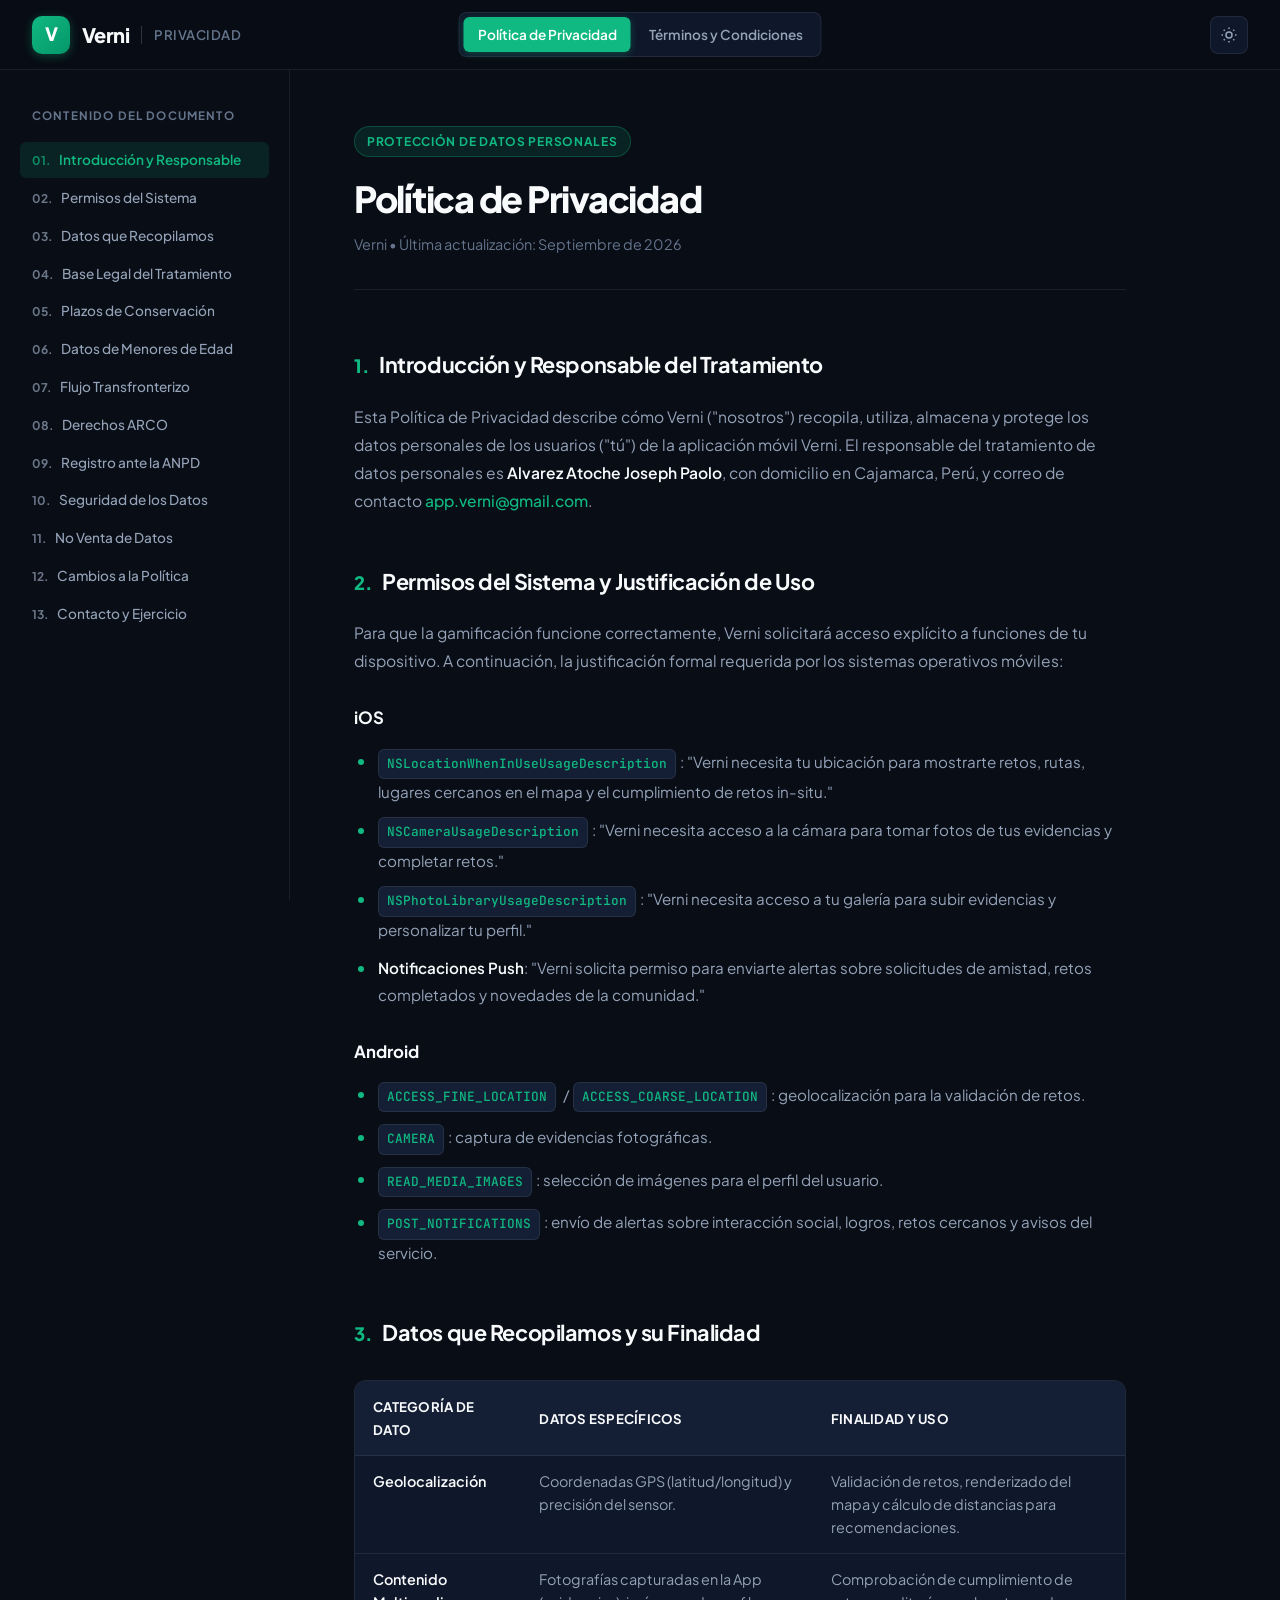
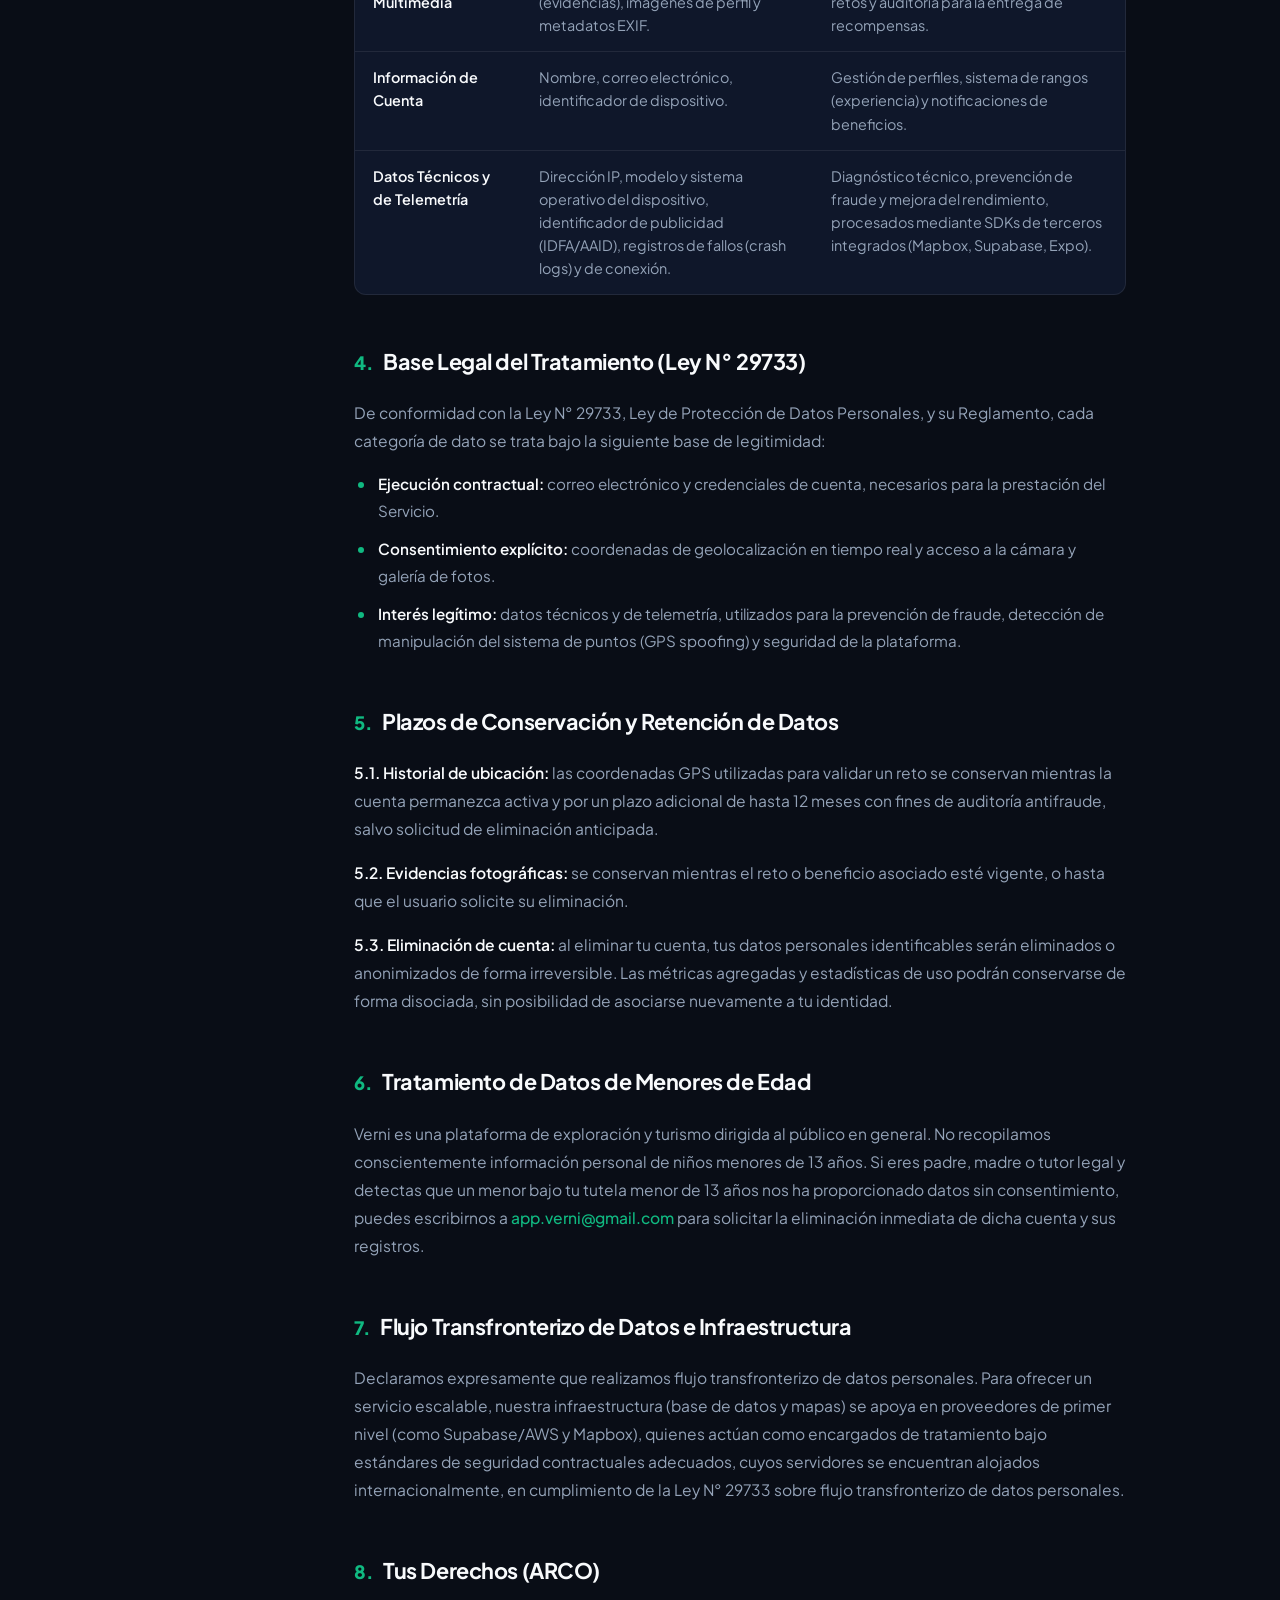
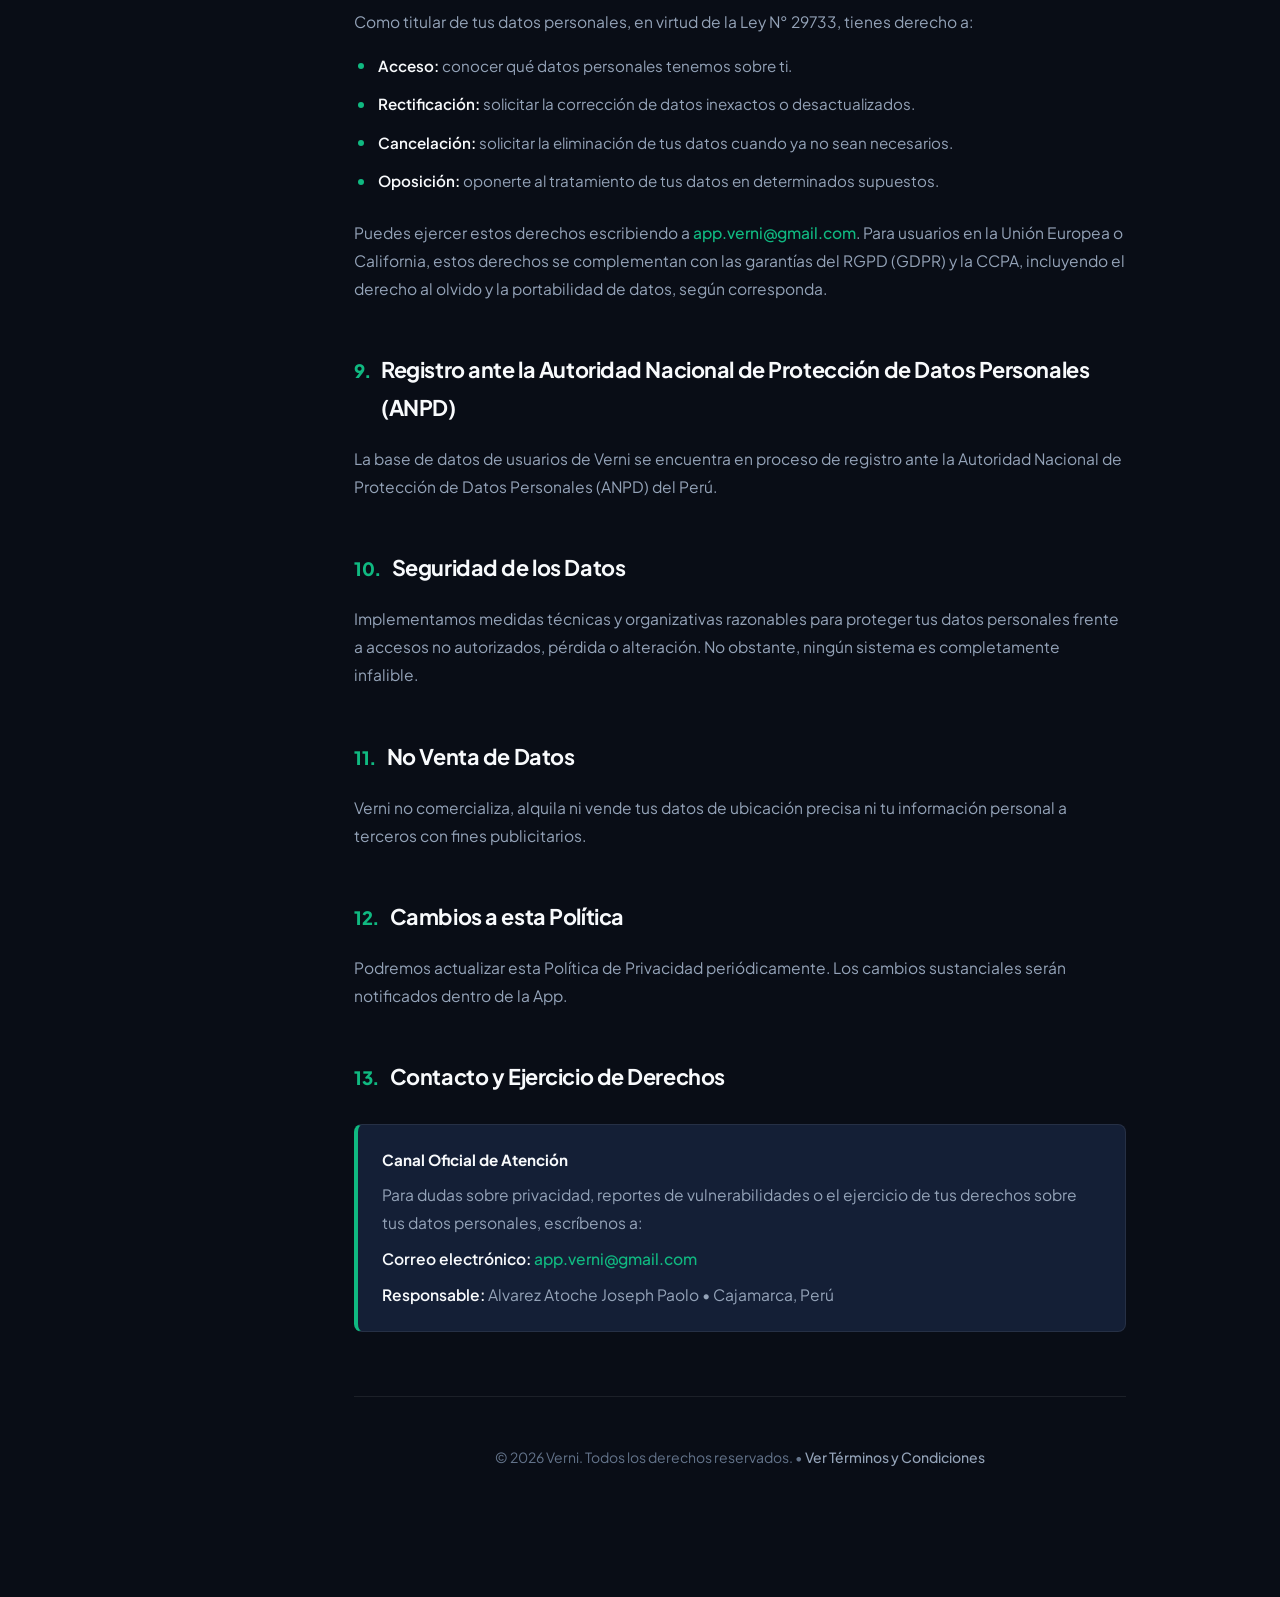
==== privacy.html @ b63ef439 "feat: inicializar portal legal verni" ====
<!DOCTYPE html>
<html lang="es">
<head>
  <meta charset="UTF-8">
  <meta name="viewport" content="width=device-width, initial-scale=1.0">
  <title>Política de Privacidad | Verni</title>
  <meta name="description" content="Política de Privacidad de la aplicación móvil Verni - Recopilación, tratamiento y protección de datos personales.">
  <link rel="stylesheet" href="style.css">
</head>
<body>

  <!-- Navbar -->
  <header class="navbar">
    <a href="index.html" class="nav-brand">
      <div class="brand-badge">V</div>
      <span class="brand-name">Verni</span>
      <div class="brand-divider"></div>
      <span class="brand-section">Privacidad</span>
    </a>
    <nav class="nav-tabs">
      <a href="privacy.html" class="nav-tab active">Política de Privacidad</a>
      <a href="terms.html" class="nav-tab">Términos y Condiciones</a>
    </nav>
    <div class="nav-actions">
      <button class="theme-toggle-btn" id="theme-toggle" aria-label="Cambiar tema">
        <svg viewBox="0 0 24 24"><circle cx="12" cy="12" r="4"/><path d="M12 2v2m0 16v2M4.93 4.93l1.41 1.41m11.32 11.32l1.41 1.41M2 12h2m16 0h2M6.34 17.66l-1.41 1.41M19.07 4.93l-1.41 1.41"/></svg>
      </button>
    </div>
  </header>

  <div class="layout-wrapper">
    <!-- Sidebar TOC -->
    <aside class="sidebar">
      <div class="sidebar-header">Contenido del Documento</div>
      <ul class="toc-list">
        <li class="toc-item"><a href="#sec-1"><span class="toc-num">01.</span> Introducción y Responsable</a></li>
        <li class="toc-item"><a href="#sec-2"><span class="toc-num">02.</span> Permisos del Sistema</a></li>
        <li class="toc-item"><a href="#sec-3"><span class="toc-num">03.</span> Datos que Recopilamos</a></li>
        <li class="toc-item"><a href="#sec-4"><span class="toc-num">04.</span> Base Legal del Tratamiento</a></li>
        <li class="toc-item"><a href="#sec-5"><span class="toc-num">05.</span> Plazos de Conservación</a></li>
        <li class="toc-item"><a href="#sec-6"><span class="toc-num">06.</span> Datos de Menores de Edad</a></li>
        <li class="toc-item"><a href="#sec-7"><span class="toc-num">07.</span> Flujo Transfronterizo</a></li>
        <li class="toc-item"><a href="#sec-8"><span class="toc-num">08.</span> Derechos ARCO</a></li>
        <li class="toc-item"><a href="#sec-9"><span class="toc-num">09.</span> Registro ante la ANPD</a></li>
        <li class="toc-item"><a href="#sec-10"><span class="toc-num">10.</span> Seguridad de los Datos</a></li>
        <li class="toc-item"><a href="#sec-11"><span class="toc-num">11.</span> No Venta de Datos</a></li>
        <li class="toc-item"><a href="#sec-12"><span class="toc-num">12.</span> Cambios a la Política</a></li>
        <li class="toc-item"><a href="#sec-13"><span class="toc-num">13.</span> Contacto y Ejercicio</a></li>
      </ul>
    </aside>

    <!-- Main Content -->
    <main class="main-content">
      <div class="doc-header">
        <div class="badge-tag">Protección de Datos Personales</div>
        <h1 class="doc-title">Política de Privacidad</h1>
        <p class="doc-meta">Verni &bull; Última actualización: Septiembre de 2026</p>
      </div>

      <section id="sec-1" class="legal-section">
        <h2><span class="sec-index">1.</span> Introducción y Responsable del Tratamiento</h2>
        <p>Esta Política de Privacidad describe cómo Verni ("nosotros") recopila, utiliza, almacena y protege los datos personales de los usuarios ("tú") de la aplicación móvil Verni. El responsable del tratamiento de datos personales es <strong>Alvarez Atoche Joseph Paolo</strong>, con domicilio en Cajamarca, Perú, y correo de contacto <a href="mailto:app.verni@gmail.com">app.verni@gmail.com</a>.</p>
      </section>

      <section id="sec-2" class="legal-section">
        <h2><span class="sec-index">2.</span> Permisos del Sistema y Justificación de Uso</h2>
        <p>Para que la gamificación funcione correctamente, Verni solicitará acceso explícito a funciones de tu dispositivo. A continuación, la justificación formal requerida por los sistemas operativos móviles:</p>
        
        <h3>iOS</h3>
        <ul>
          <li><span class="perm-code">NSLocationWhenInUseUsageDescription</span>: "Verni necesita tu ubicación para mostrarte retos, rutas, lugares cercanos en el mapa y el cumplimiento de retos in-situ."</li>
          <li><span class="perm-code">NSCameraUsageDescription</span>: "Verni necesita acceso a la cámara para tomar fotos de tus evidencias y completar retos."</li>
          <li><span class="perm-code">NSPhotoLibraryUsageDescription</span>: "Verni necesita acceso a tu galería para subir evidencias y personalizar tu perfil."</li>
          <li><strong>Notificaciones Push</strong>: "Verni solicita permiso para enviarte alertas sobre solicitudes de amistad, retos completados y novedades de la comunidad."</li>
        </ul>

        <h3>Android</h3>
        <ul>
          <li><span class="perm-code">ACCESS_FINE_LOCATION</span> / <span class="perm-code">ACCESS_COARSE_LOCATION</span>: geolocalización para la validación de retos.</li>
          <li><span class="perm-code">CAMERA</span>: captura de evidencias fotográficas.</li>
          <li><span class="perm-code">READ_MEDIA_IMAGES</span>: selección de imágenes para el perfil del usuario.</li>
          <li><span class="perm-code">POST_NOTIFICATIONS</span>: envío de alertas sobre interacción social, logros, retos cercanos y avisos del servicio.</li>
        </ul>
      </section>

      <section id="sec-3" class="legal-section">
        <h2><span class="sec-index">3.</span> Datos que Recopilamos y su Finalidad</h2>
        <div class="table-container">
          <table class="clean-table">
            <thead>
              <tr>
                <th>Categoría de Dato</th>
                <th>Datos Específicos</th>
                <th>Finalidad y Uso</th>
              </tr>
            </thead>
            <tbody>
              <tr>
                <td><strong>Geolocalización</strong></td>
                <td>Coordenadas GPS (latitud/longitud) y precisión del sensor.</td>
                <td>Validación de retos, renderizado del mapa y cálculo de distancias para recomendaciones.</td>
              </tr>
              <tr>
                <td><strong>Contenido Multimedia</strong></td>
                <td>Fotografías capturadas en la App (evidencias), imágenes de perfil y metadatos EXIF.</td>
                <td>Comprobación de cumplimiento de retos y auditoría para la entrega de recompensas.</td>
              </tr>
              <tr>
                <td><strong>Información de Cuenta</strong></td>
                <td>Nombre, correo electrónico, identificador de dispositivo.</td>
                <td>Gestión de perfiles, sistema de rangos (experiencia) y notificaciones de beneficios.</td>
              </tr>
              <tr>
                <td><strong>Datos Técnicos y de Telemetría</strong></td>
                <td>Dirección IP, modelo y sistema operativo del dispositivo, identificador de publicidad (IDFA/AAID), registros de fallos (crash logs) y de conexión.</td>
                <td>Diagnóstico técnico, prevención de fraude y mejora del rendimiento, procesados mediante SDKs de terceros integrados (Mapbox, Supabase, Expo).</td>
              </tr>
            </tbody>
          </table>
        </div>
      </section>

      <section id="sec-4" class="legal-section">
        <h2><span class="sec-index">4.</span> Base Legal del Tratamiento (Ley N° 29733)</h2>
        <p>De conformidad con la Ley N° 29733, Ley de Protección de Datos Personales, y su Reglamento, cada categoría de dato se trata bajo la siguiente base de legitimidad:</p>
        <ul>
          <li><strong>Ejecución contractual:</strong> correo electrónico y credenciales de cuenta, necesarios para la prestación del Servicio.</li>
          <li><strong>Consentimiento explícito:</strong> coordenadas de geolocalización en tiempo real y acceso a la cámara y galería de fotos.</li>
          <li><strong>Interés legítimo:</strong> datos técnicos y de telemetría, utilizados para la prevención de fraude, detección de manipulación del sistema de puntos (GPS spoofing) y seguridad de la plataforma.</li>
        </ul>
      </section>

      <section id="sec-5" class="legal-section">
        <h2><span class="sec-index">5.</span> Plazos de Conservación y Retención de Datos</h2>
        <p><strong>5.1. Historial de ubicación:</strong> las coordenadas GPS utilizadas para validar un reto se conservan mientras la cuenta permanezca activa y por un plazo adicional de hasta 12 meses con fines de auditoría antifraude, salvo solicitud de eliminación anticipada.</p>
        <p><strong>5.2. Evidencias fotográficas:</strong> se conservan mientras el reto o beneficio asociado esté vigente, o hasta que el usuario solicite su eliminación.</p>
        <p><strong>5.3. Eliminación de cuenta:</strong> al eliminar tu cuenta, tus datos personales identificables serán eliminados o anonimizados de forma irreversible. Las métricas agregadas y estadísticas de uso podrán conservarse de forma disociada, sin posibilidad de asociarse nuevamente a tu identidad.</p>
      </section>

      <section id="sec-6" class="legal-section">
        <h2><span class="sec-index">6.</span> Tratamiento de Datos de Menores de Edad</h2>
        <p>Verni es una plataforma de exploración y turismo dirigida al público en general. No recopilamos conscientemente información personal de niños menores de 13 años. Si eres padre, madre o tutor legal y detectas que un menor bajo tu tutela menor de 13 años nos ha proporcionado datos sin consentimiento, puedes escribirnos a <a href="mailto:app.verni@gmail.com">app.verni@gmail.com</a> para solicitar la eliminación inmediata de dicha cuenta y sus registros.</p>
      </section>

      <section id="sec-7" class="legal-section">
        <h2><span class="sec-index">7.</span> Flujo Transfronterizo de Datos e Infraestructura</h2>
        <p>Declaramos expresamente que realizamos flujo transfronterizo de datos personales. Para ofrecer un servicio escalable, nuestra infraestructura (base de datos y mapas) se apoya en proveedores de primer nivel (como Supabase/AWS y Mapbox), quienes actúan como encargados de tratamiento bajo estándares de seguridad contractuales adecuados, cuyos servidores se encuentran alojados internacionalmente, en cumplimiento de la Ley N° 29733 sobre flujo transfronterizo de datos personales.</p>
      </section>

      <section id="sec-8" class="legal-section">
        <h2><span class="sec-index">8.</span> Tus Derechos (ARCO)</h2>
        <p>Como titular de tus datos personales, en virtud de la Ley N° 29733, tienes derecho a:</p>
        <ul>
          <li><strong>Acceso:</strong> conocer qué datos personales tenemos sobre ti.</li>
          <li><strong>Rectificación:</strong> solicitar la corrección de datos inexactos o desactualizados.</li>
          <li><strong>Cancelación:</strong> solicitar la eliminación de tus datos cuando ya no sean necesarios.</li>
          <li><strong>Oposición:</strong> oponerte al tratamiento de tus datos en determinados supuestos.</li>
        </ul>
        <p>Puedes ejercer estos derechos escribiendo a <a href="mailto:app.verni@gmail.com">app.verni@gmail.com</a>. Para usuarios en la Unión Europea o California, estos derechos se complementan con las garantías del RGPD (GDPR) y la CCPA, incluyendo el derecho al olvido y la portabilidad de datos, según corresponda.</p>
      </section>

      <section id="sec-9" class="legal-section">
        <h2><span class="sec-index">9.</span> Registro ante la Autoridad Nacional de Protección de Datos Personales (ANPD)</h2>
        <p>La base de datos de usuarios de Verni se encuentra en proceso de registro ante la Autoridad Nacional de Protección de Datos Personales (ANPD) del Perú.</p>
      </section>

      <section id="sec-10" class="legal-section">
        <h2><span class="sec-index">10.</span> Seguridad de los Datos</h2>
        <p>Implementamos medidas técnicas y organizativas razonables para proteger tus datos personales frente a accesos no autorizados, pérdida o alteración. No obstante, ningún sistema es completamente infalible.</p>
      </section>

      <section id="sec-11" class="legal-section">
        <h2><span class="sec-index">11.</span> No Venta de Datos</h2>
        <p>Verni no comercializa, alquila ni vende tus datos de ubicación precisa ni tu información personal a terceros con fines publicitarios.</p>
      </section>

      <section id="sec-12" class="legal-section">
        <h2><span class="sec-index">12.</span> Cambios a esta Política</h2>
        <p>Podremos actualizar esta Política de Privacidad periódicamente. Los cambios sustanciales serán notificados dentro de la App.</p>
      </section>

      <section id="sec-13" class="legal-section">
        <h2><span class="sec-index">13.</span> Contacto y Ejercicio de Derechos</h2>
        <div class="callout-box">
          <div class="callout-heading">Canal Oficial de Atención</div>
          <p>Para dudas sobre privacidad, reportes de vulnerabilidades o el ejercicio de tus derechos sobre tus datos personales, escríbenos a:</p>
          <p><strong>Correo electrónico:</strong> <a href="mailto:app.verni@gmail.com">app.verni@gmail.com</a></p>
          <p><strong>Responsable:</strong> Alvarez Atoche Joseph Paolo &bull; Cajamarca, Perú</p>
        </div>
      </section>

      <footer class="footer-wrapper">
        <p>&copy; 2026 Verni. Todos los derechos reservados. &bull; <a href="terms.html">Ver Términos y Condiciones</a></p>
      </footer>
    </main>
  </div>

  <button class="scroll-top-btn" id="scroll-top-btn" aria-label="Volver arriba">
    <svg viewBox="0 0 24 24"><path d="M18 15l-6-6-6 6"/></svg>
  </button>

  <script src="app.js"></script>
</body>
</html>
---- style.css ----
@import url('https://fonts.googleapis.com/css2?family=Plus+Jakarta+Sans:wght@300;400;500;600;700;800&family=JetBrains+Mono:wght@400;500&display=swap');

:root {
  --bg-base: #090d16;
  --bg-surface: #0f172a;
  --bg-card: #141f36;
  --bg-card-hover: #1b2949;
  --bg-subtle: #1e293b;
  
  --border-subtle: rgba(255, 255, 255, 0.08);
  --border-strong: rgba(255, 255, 255, 0.16);
  --border-focus: #10b981;

  --text-primary: #f8fafc;
  --text-secondary: #94a3b8;
  --text-muted: #64748b;
  
  --accent-emerald: #10b981;
  --accent-emerald-subtle: rgba(16, 185, 129, 0.12);
  --accent-emerald-border: rgba(16, 185, 129, 0.28);
  --accent-teal: #06b6d4;

  --header-height: 70px;
  --sidebar-width: 290px;
  
  --radius-xs: 6px;
  --radius-sm: 8px;
  --radius-md: 12px;
  --radius-lg: 20px;

  --shadow-subtle: 0 4px 20px -2px rgba(0, 0, 0, 0.5);
  --shadow-glow: 0 0 30px rgba(16, 185, 129, 0.15);
}

[data-theme="light"] {
  --bg-base: #f8fafc;
  --bg-surface: #ffffff;
  --bg-card: #ffffff;
  --bg-card-hover: #f1f5f9;
  --bg-subtle: #e2e8f0;
  
  --border-subtle: rgba(15, 23, 42, 0.08);
  --border-strong: rgba(15, 23, 42, 0.14);
  --border-focus: #059669;

  --text-primary: #0f172a;
  --text-secondary: #475569;
  --text-muted: #94a3b8;
  
  --accent-emerald: #059669;
  --accent-emerald-subtle: rgba(5, 150, 105, 0.08);
  --accent-emerald-border: rgba(5, 150, 105, 0.22);
  --accent-teal: #0891b2;

  --shadow-subtle: 0 4px 20px -2px rgba(15, 23, 42, 0.06);
  --shadow-glow: 0 0 30px rgba(5, 150, 105, 0.08);
}

* {
  box-sizing: border-box;
  margin: 0;
  padding: 0;
}

html {
  scroll-behavior: smooth;
  scroll-padding-top: calc(var(--header-height) + 24px);
}

body {
  font-family: 'Plus Jakarta Sans', -apple-system, BlinkMacSystemFont, 'Segoe UI', Roboto, sans-serif;
  background-color: var(--bg-base);
  color: var(--text-secondary);
  line-height: 1.75;
  -webkit-font-smoothing: antialiased;
  -moz-osx-font-smoothing: grayscale;
}

/* Header & Navbar */
.navbar {
  position: fixed;
  top: 0;
  left: 0;
  right: 0;
  height: var(--header-height);
  background-color: rgba(9, 13, 22, 0.85);
  backdrop-filter: blur(16px);
  -webkit-backdrop-filter: blur(16px);
  border-bottom: 1px solid var(--border-subtle);
  z-index: 1000;
  display: flex;
  align-items: center;
  justify-content: space-between;
  padding: 0 2rem;
  transition: background-color 0.2s ease, border-color 0.2s ease;
}

[data-theme="light"] .navbar {
  background-color: rgba(255, 255, 255, 0.85);
}

.nav-brand {
  display: flex;
  align-items: center;
  gap: 12px;
  text-decoration: none;
}

.nav-brand .brand-badge {
  width: 38px;
  height: 38px;
  background: linear-gradient(135deg, #10b981 0%, #059669 100%);
  border-radius: 10px;
  display: flex;
  align-items: center;
  justify-content: center;
  color: #ffffff;
  font-weight: 800;
  font-size: 1.15rem;
  letter-spacing: -0.02em;
  box-shadow: 0 2px 10px rgba(16, 185, 129, 0.35);
}

.nav-brand .brand-name {
  font-size: 1.25rem;
  font-weight: 800;
  color: var(--text-primary);
  letter-spacing: -0.03em;
}

.nav-brand .brand-divider {
  width: 1px;
  height: 18px;
  background-color: var(--border-strong);
}

.nav-brand .brand-section {
  font-size: 0.825rem;
  font-weight: 600;
  color: var(--text-muted);
  letter-spacing: 0.04em;
  text-transform: uppercase;
}

/* Navigation Segment Controls */
.nav-tabs {
  position: absolute;
  left: 50%;
  transform: translateX(-50%);
  display: flex;
  align-items: center;
  background-color: var(--bg-surface);
  border: 1px solid var(--border-subtle);
  border-radius: var(--radius-sm);
  padding: 4px;
  gap: 4px;
}

.nav-tab {
  padding: 6px 14px;
  border-radius: var(--radius-xs);
  font-size: 0.85rem;
  font-weight: 600;
  color: var(--text-secondary);
  text-decoration: none;
  transition: all 0.15s ease;
  display: inline-flex;
  align-items: center;
  gap: 8px;
}

.nav-tab:hover:not(.active) {
  color: var(--text-primary);
  background-color: var(--bg-card);
}

.nav-tab.active {
  background-color: var(--accent-emerald);
  color: #ffffff;
  box-shadow: 0 2px 8px rgba(16, 185, 129, 0.3);
}

.nav-actions {
  display: flex;
  align-items: center;
  gap: 10px;
}

.theme-toggle-btn {
  background: var(--bg-surface);
  border: 1px solid var(--border-subtle);
  color: var(--text-secondary);
  width: 38px;
  height: 38px;
  border-radius: var(--radius-sm);
  cursor: pointer;
  display: inline-flex;
  align-items: center;
  justify-content: center;
  transition: all 0.15s ease;
}

.theme-toggle-btn:hover {
  color: var(--text-primary);
  border-color: var(--border-strong);
}

.theme-toggle-btn svg {
  width: 18px;
  height: 18px;
  stroke: currentColor;
  stroke-width: 2;
  fill: none;
}

/* Layout */
.layout-wrapper {
  max-width: 1360px;
  margin: var(--header-height) auto 0;
  display: flex;
  min-height: calc(100vh - var(--header-height));
}

/* Sidebar Navigation */
.sidebar {
  width: var(--sidebar-width);
  position: sticky;
  top: var(--header-height);
  height: calc(100vh - var(--header-height));
  overflow-y: auto;
  padding: 2.25rem 1.25rem;
  border-right: 1px solid var(--border-subtle);
  flex-shrink: 0;
}

.sidebar::-webkit-scrollbar {
  width: 5px;
}
.sidebar::-webkit-scrollbar-thumb {
  background: var(--border-strong);
  border-radius: 99px;
}

.sidebar-header {
  font-size: 0.725rem;
  font-weight: 700;
  text-transform: uppercase;
  letter-spacing: 0.1em;
  color: var(--text-muted);
  margin-bottom: 1rem;
  padding-left: 0.75rem;
}

.toc-list {
  list-style: none;
  display: flex;
  flex-direction: column;
  gap: 2px;
}

.toc-item a {
  display: flex;
  align-items: baseline;
  gap: 8px;
  padding: 8px 12px;
  font-size: 0.85rem;
  font-weight: 500;
  color: var(--text-secondary);
  text-decoration: none;
  border-radius: var(--radius-xs);
  transition: all 0.12s ease;
  line-height: 1.4;
}

.toc-item a:hover {
  color: var(--text-primary);
  background-color: var(--bg-card);
}

.toc-item a.active {
  color: var(--accent-emerald);
  font-weight: 600;
  background-color: var(--accent-emerald-subtle);
}

.toc-num {
  font-size: 0.75rem;
  font-weight: 700;
  opacity: 0.7;
}

/* Main Content Area */
.main-content {
  flex: 1;
  padding: 3.5rem 4rem 5rem;
  max-width: 900px;
}

/* Document Header */
.doc-header {
  margin-bottom: 3.5rem;
  padding-bottom: 2rem;
  border-bottom: 1px solid var(--border-subtle);
}

.badge-tag {
  display: inline-flex;
  align-items: center;
  gap: 6px;
  font-size: 0.75rem;
  font-weight: 700;
  text-transform: uppercase;
  letter-spacing: 0.06em;
  color: var(--accent-emerald);
  background-color: var(--accent-emerald-subtle);
  border: 1px solid var(--accent-emerald-border);
  padding: 4px 12px;
  border-radius: 99px;
  margin-bottom: 1.25rem;
}

.doc-title {
  font-size: 2.25rem;
  font-weight: 800;
  color: var(--text-primary);
  letter-spacing: -0.035em;
  line-height: 1.2;
  margin-bottom: 0.75rem;
}

.doc-meta {
  font-size: 0.9rem;
  color: var(--text-muted);
}

/* Legal Sections */
.legal-section {
  margin-bottom: 3rem;
  scroll-margin-top: calc(var(--header-height) + 28px);
}

.legal-section h2 {
  font-size: 1.35rem;
  font-weight: 700;
  color: var(--text-primary);
  letter-spacing: -0.02em;
  margin-bottom: 1.15rem;
  display: flex;
  align-items: baseline;
  gap: 10px;
}

.legal-section h2 .sec-index {
  color: var(--accent-emerald);
  font-weight: 800;
  font-size: 1.15rem;
}

.legal-section h3 {
  font-size: 1.05rem;
  font-weight: 700;
  color: var(--text-primary);
  margin: 1.75rem 0 0.85rem;
}

.legal-section p {
  margin-bottom: 1rem;
  color: var(--text-secondary);
  font-size: 0.975rem;
  line-height: 1.8;
}

.legal-section strong {
  color: var(--text-primary);
  font-weight: 600;
}

.legal-section a {
  color: var(--accent-emerald);
  text-decoration: none;
  font-weight: 500;
}

.legal-section a:hover {
  text-decoration: underline;
}

.legal-section ul {
  list-style: none;
  margin: 1rem 0 1.5rem 0;
  display: flex;
  flex-direction: column;
  gap: 0.75rem;
}

.legal-section ul li {
  position: relative;
  padding-left: 1.5rem;
  font-size: 0.95rem;
  color: var(--text-secondary);
}

.legal-section ul li::before {
  content: "";
  position: absolute;
  left: 0.25rem;
  top: 0.65rem;
  width: 6px;
  height: 6px;
  border-radius: 50%;
  background-color: var(--accent-emerald);
}

/* Permissions Code Badges */
.perm-code {
  font-family: 'JetBrains Mono', monospace;
  font-size: 0.8rem;
  font-weight: 500;
  background-color: var(--bg-card);
  color: var(--accent-emerald);
  border: 1px solid var(--border-subtle);
  padding: 3px 8px;
  border-radius: var(--radius-xs);
  display: inline-block;
  margin-right: 4px;
}

/* Callouts / Highlights */
.callout-box {
  background-color: var(--bg-card);
  border: 1px solid var(--border-subtle);
  border-left: 4px solid var(--accent-emerald);
  border-radius: var(--radius-sm);
  padding: 1.35rem 1.5rem;
  margin: 1.75rem 0;
}

.callout-box .callout-heading {
  font-size: 0.95rem;
  font-weight: 700;
  color: var(--text-primary);
  margin-bottom: 0.5rem;
}

.callout-box p {
  margin-bottom: 0.5rem;
}

.callout-box p:last-child {
  margin-bottom: 0;
}

/* Clean Data Table */
.table-container {
  overflow-x: auto;
  margin: 1.75rem 0;
  border: 1px solid var(--border-subtle);
  border-radius: var(--radius-md);
  background-color: var(--bg-surface);
}

.clean-table {
  width: 100%;
  border-collapse: collapse;
  text-align: left;
  font-size: 0.9rem;
}

.clean-table th {
  background-color: var(--bg-card);
  color: var(--text-primary);
  font-weight: 700;
  padding: 14px 18px;
  border-bottom: 1px solid var(--border-subtle);
  letter-spacing: 0.02em;
  font-size: 0.825rem;
  text-transform: uppercase;
}

.clean-table td {
  padding: 14px 18px;
  border-bottom: 1px solid var(--border-subtle);
  color: var(--text-secondary);
  vertical-align: top;
  line-height: 1.6;
}

.clean-table tr:last-child td {
  border-bottom: none;
}

.clean-table tr:hover td {
  background-color: var(--bg-card);
}

/* Portal Landing Cards */
.portal-hero-container {
  text-align: center;
  padding: 5rem 1.5rem 3.5rem;
  border-bottom: 1px solid var(--border-subtle);
  background: radial-gradient(circle at 50% 0%, rgba(16, 185, 129, 0.08), transparent 70%);
}

.portal-hero-title {
  font-size: 2.75rem;
  font-weight: 800;
  color: var(--text-primary);
  letter-spacing: -0.04em;
  margin-top: 0.5rem;
  line-height: 1.15;
}

.portal-hero-subtitle {
  font-size: 1.05rem;
  color: var(--text-secondary);
  max-width: 620px;
  margin: 1rem auto 0;
  line-height: 1.7;
}

.portal-grid-container {
  display: grid;
  grid-template-columns: repeat(auto-fit, minmax(340px, 1fr));
  gap: 2rem;
  max-width: 1060px;
  margin: 4rem auto;
  padding: 0 1.5rem;
}

.portal-card-item {
  background-color: var(--bg-surface);
  border: 1px solid var(--border-subtle);
  border-radius: var(--radius-lg);
  padding: 2.5rem 2.25rem;
  text-decoration: none;
  display: flex;
  flex-direction: column;
  justify-content: space-between;
  transition: all 0.2s ease;
  position: relative;
  overflow: hidden;
}

.portal-card-item::before {
  content: "";
  position: absolute;
  top: 0;
  left: 0;
  right: 0;
  height: 2px;
  background: linear-gradient(90deg, transparent, var(--accent-emerald), transparent);
  opacity: 0;
  transition: opacity 0.2s ease;
}

.portal-card-item:hover {
  transform: translateY(-4px);
  border-color: var(--border-strong);
  background-color: var(--bg-card);
  box-shadow: var(--shadow-subtle);
}

.portal-card-item:hover::before {
  opacity: 1;
}

.card-icon-wrapper {
  width: 48px;
  height: 48px;
  border-radius: var(--radius-md);
  background-color: var(--accent-emerald-subtle);
  border: 1px solid var(--accent-emerald-border);
  display: inline-flex;
  align-items: center;
  justify-content: center;
  color: var(--accent-emerald);
  margin-bottom: 1.5rem;
}

.card-icon-wrapper svg {
  width: 22px;
  height: 22px;
  stroke: currentColor;
  stroke-width: 2;
  fill: none;
}

.card-title {
  font-size: 1.4rem;
  font-weight: 700;
  color: var(--text-primary);
  letter-spacing: -0.02em;
  margin-bottom: 0.75rem;
}

.card-desc {
  font-size: 0.95rem;
  color: var(--text-secondary);
  line-height: 1.65;
  margin-bottom: 2rem;
}

.card-action-link {
  font-size: 0.9rem;
  font-weight: 700;
  color: var(--accent-emerald);
  display: inline-flex;
  align-items: center;
  gap: 6px;
}

.card-action-link svg {
  width: 16px;
  height: 16px;
  stroke: currentColor;
  stroke-width: 2.5;
  fill: none;
  transition: transform 0.15s ease;
}

.portal-card-item:hover .card-action-link svg {
  transform: translateX(4px);
}

/* Footer */
.footer-wrapper {
  border-top: 1px solid var(--border-subtle);
  padding: 3rem 1.5rem;
  text-align: center;
  color: var(--text-muted);
  font-size: 0.875rem;
  margin-top: 4rem;
}

.footer-wrapper a {
  color: var(--text-secondary);
  text-decoration: none;
  font-weight: 500;
}

.footer-wrapper a:hover {
  color: var(--accent-emerald);
}

/* Scroll To Top */
.scroll-top-btn {
  position: fixed;
  bottom: 2rem;
  right: 2rem;
  width: 42px;
  height: 42px;
  border-radius: var(--radius-sm);
  background-color: var(--bg-surface);
  border: 1px solid var(--border-strong);
  color: var(--text-secondary);
  box-shadow: var(--shadow-subtle);
  cursor: pointer;
  display: inline-flex;
  align-items: center;
  justify-content: center;
  opacity: 0;
  visibility: hidden;
  transition: all 0.2s ease;
  z-index: 900;
}

.scroll-top-btn.visible {
  opacity: 1;
  visibility: visible;
}

.scroll-top-btn:hover {
  color: var(--accent-emerald);
  border-color: var(--accent-emerald);
}

.scroll-top-btn svg {
  width: 18px;
  height: 18px;
  stroke: currentColor;
  stroke-width: 2.5;
  fill: none;
}

/* Responsive */
@media (max-width: 1024px) {
  .sidebar {
    display: none;
  }
  .main-content {
    padding: 2.5rem 1.5rem;
  }
}

@media (max-width: 640px) {
  .navbar {
    padding: 0 0.75rem;
  }
  .brand-name, .brand-divider, .brand-section {
    display: none;
  }
  .nav-tabs {
    position: static;
    transform: none;
  }
  .doc-title {
    font-size: 1.85rem;
  }
  .portal-hero-title {
    font-size: 2rem;
  }
  .nav-tab {
    padding: 6px 10px;
    font-size: 0.78rem;
  }
}
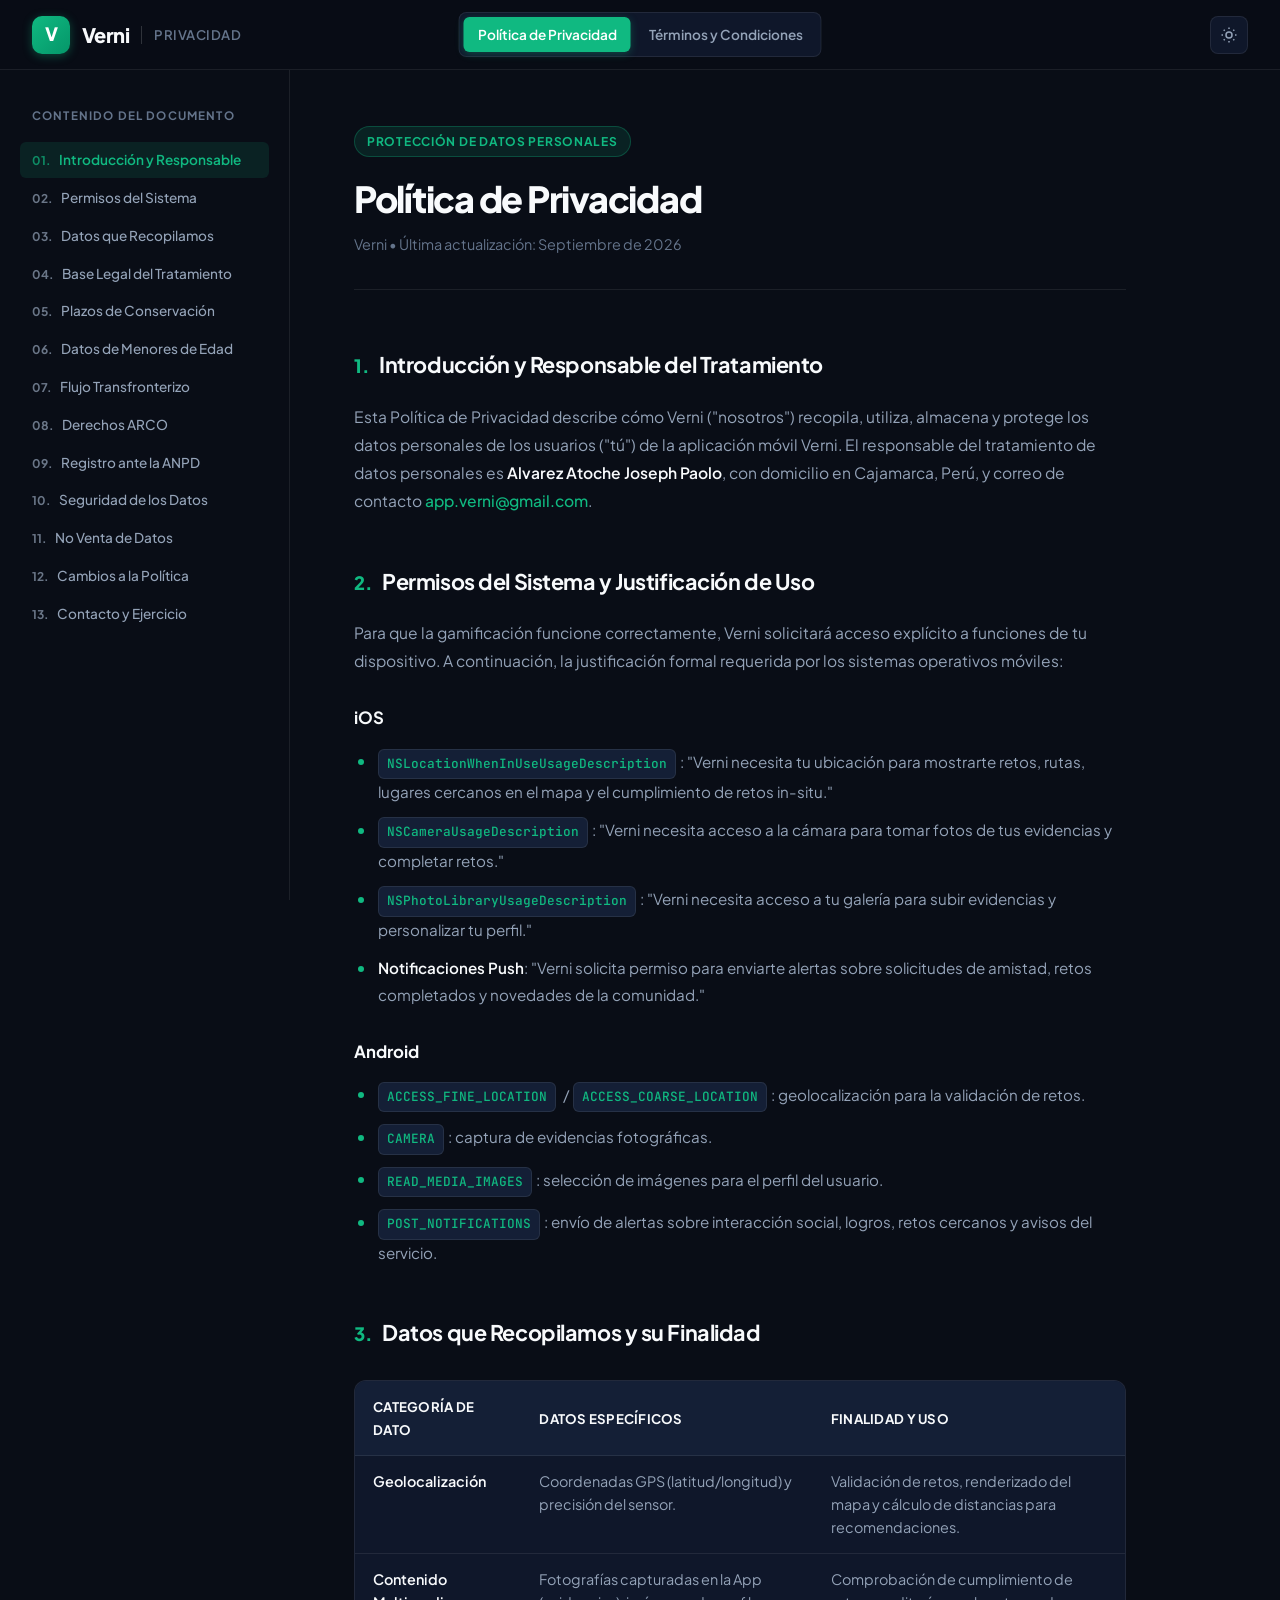
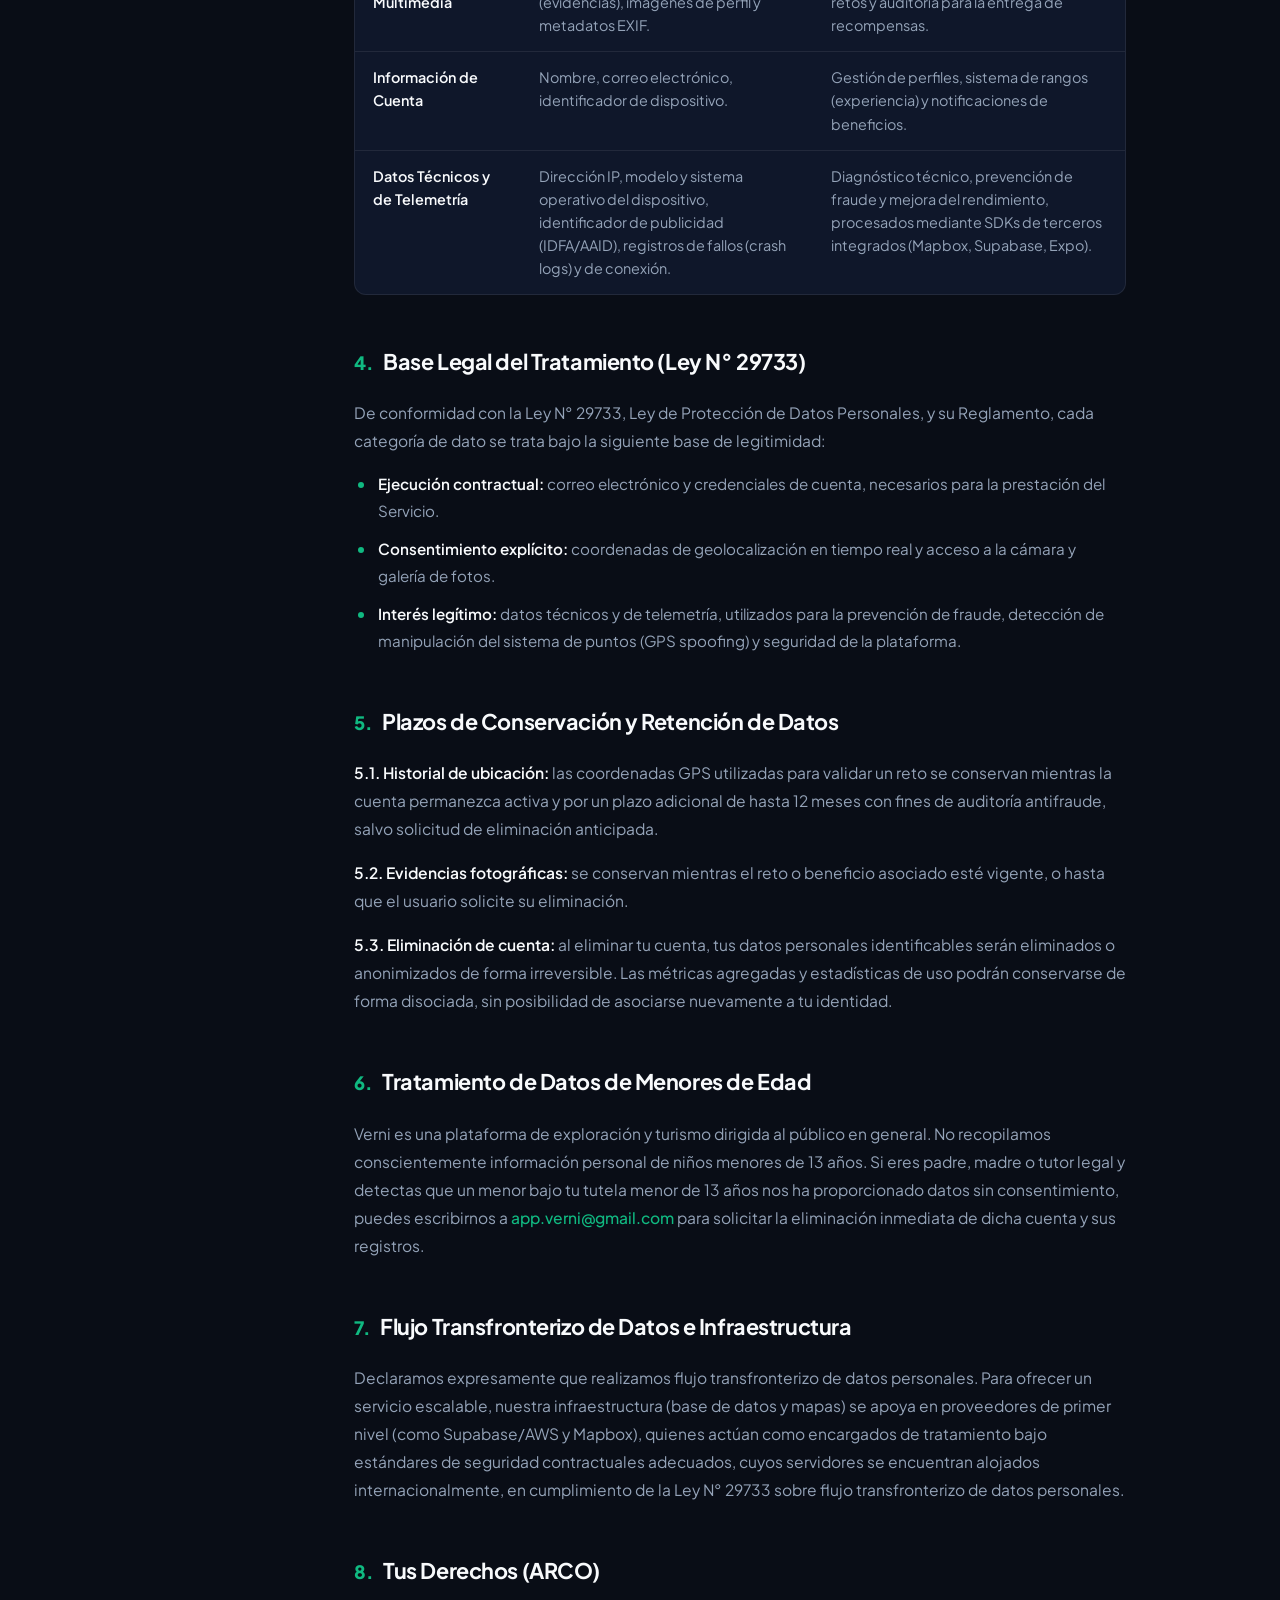
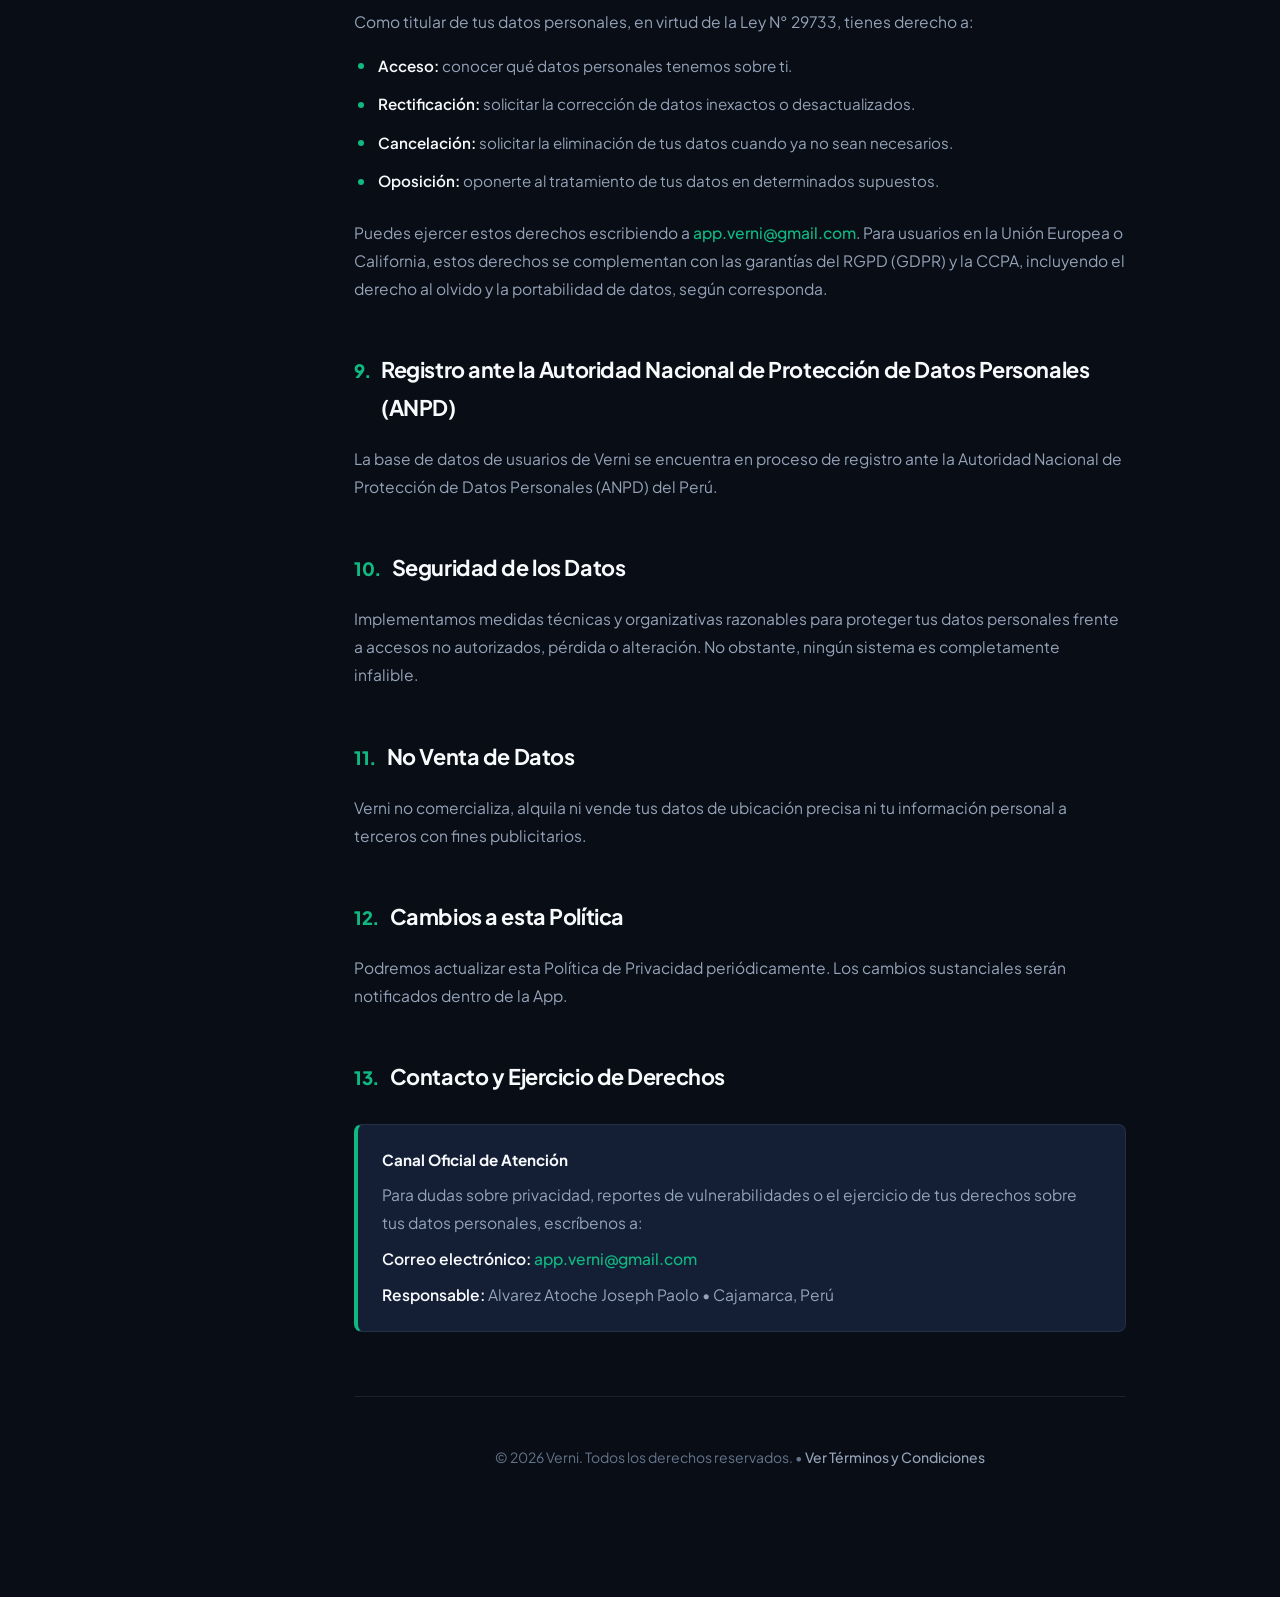
==== commit 69a5246e: "fix: hacer portal legal 100% responsivo para móviles" ====
--- a/privacy.html
+++ b/privacy.html
@@ -18,8 +18,14 @@
       <span class="brand-section">Privacidad</span>
     </a>
     <nav class="nav-tabs">
-      <a href="privacy.html" class="nav-tab active">Política de Privacidad</a>
-      <a href="terms.html" class="nav-tab">Términos y Condiciones</a>
+      <a href="privacy.html" class="nav-tab active">
+        <span class="nav-tab-full">Política de Privacidad</span>
+        <span class="nav-tab-short">Privacidad</span>
+      </a>
+      <a href="terms.html" class="nav-tab">
+        <span class="nav-tab-full">Términos y Condiciones</span>
+        <span class="nav-tab-short">Términos</span>
+      </a>
     </nav>
     <div class="nav-actions">
       <button class="theme-toggle-btn" id="theme-toggle" aria-label="Cambiar tema">
--- a/style.css
+++ b/style.css
@@ -65,6 +65,9 @@
 html {
   scroll-behavior: smooth;
   scroll-padding-top: calc(var(--header-height) + 24px);
+  width: 100%;
+  max-width: 100vw;
+  overflow-x: hidden;
 }
 
 body {
@@ -74,6 +77,9 @@
   line-height: 1.75;
   -webkit-font-smoothing: antialiased;
   -moz-osx-font-smoothing: grayscale;
+  width: 100%;
+  max-width: 100vw;
+  overflow-x: hidden;
 }
 
 /* Header & Navbar */
@@ -180,6 +186,10 @@
   box-shadow: 0 2px 8px rgba(16, 185, 129, 0.3);
 }
 
+.nav-tab-short {
+  display: none;
+}
+
 .nav-actions {
   display: flex;
   align-items: center;
@@ -688,29 +698,62 @@
     display: none;
   }
   .main-content {
-    padding: 2.5rem 1.5rem;
-  }
-}
-
-@media (max-width: 640px) {
+    padding: 2.5rem 2rem 4rem;
+    max-width: 100%;
+  }
+}
+
+@media (max-width: 768px) {
   .navbar {
-    padding: 0 0.75rem;
+    padding: 0 1rem;
   }
   .brand-name, .brand-divider, .brand-section {
     display: none;
   }
   .nav-tabs {
-    position: static;
-    transform: none;
+    position: absolute;
+    left: 50%;
+    transform: translateX(-50%);
+    gap: 2px;
+  }
+  .nav-tab {
+    padding: 5px 9px;
+    font-size: 0.75rem;
+    white-space: nowrap;
+  }
+  .main-content {
+    padding: 2rem 1rem 3rem;
+    width: 100%;
+    box-sizing: border-box;
   }
   .doc-title {
+    font-size: 1.75rem;
+  }
+  .portal-hero-title {
     font-size: 1.85rem;
   }
-  .portal-hero-title {
-    font-size: 2rem;
-  }
-  .nav-tab {
-    padding: 6px 10px;
-    font-size: 0.78rem;
-  }
-}
+  .portal-grid-container {
+    grid-template-columns: 1fr;
+    gap: 1.25rem;
+    padding: 0 1rem;
+    margin: 2rem auto;
+  }
+  .portal-card-item {
+    padding: 1.75rem 1.25rem;
+  }
+  .legal-section {
+    margin-bottom: 2rem;
+  }
+  .legal-section h2 {
+    font-size: 1.2rem;
+  }
+}
+
+@media (max-width: 480px) {
+  .nav-tab-full {
+    display: none;
+  }
+  .nav-tab-short {
+    display: inline;
+  }
+}
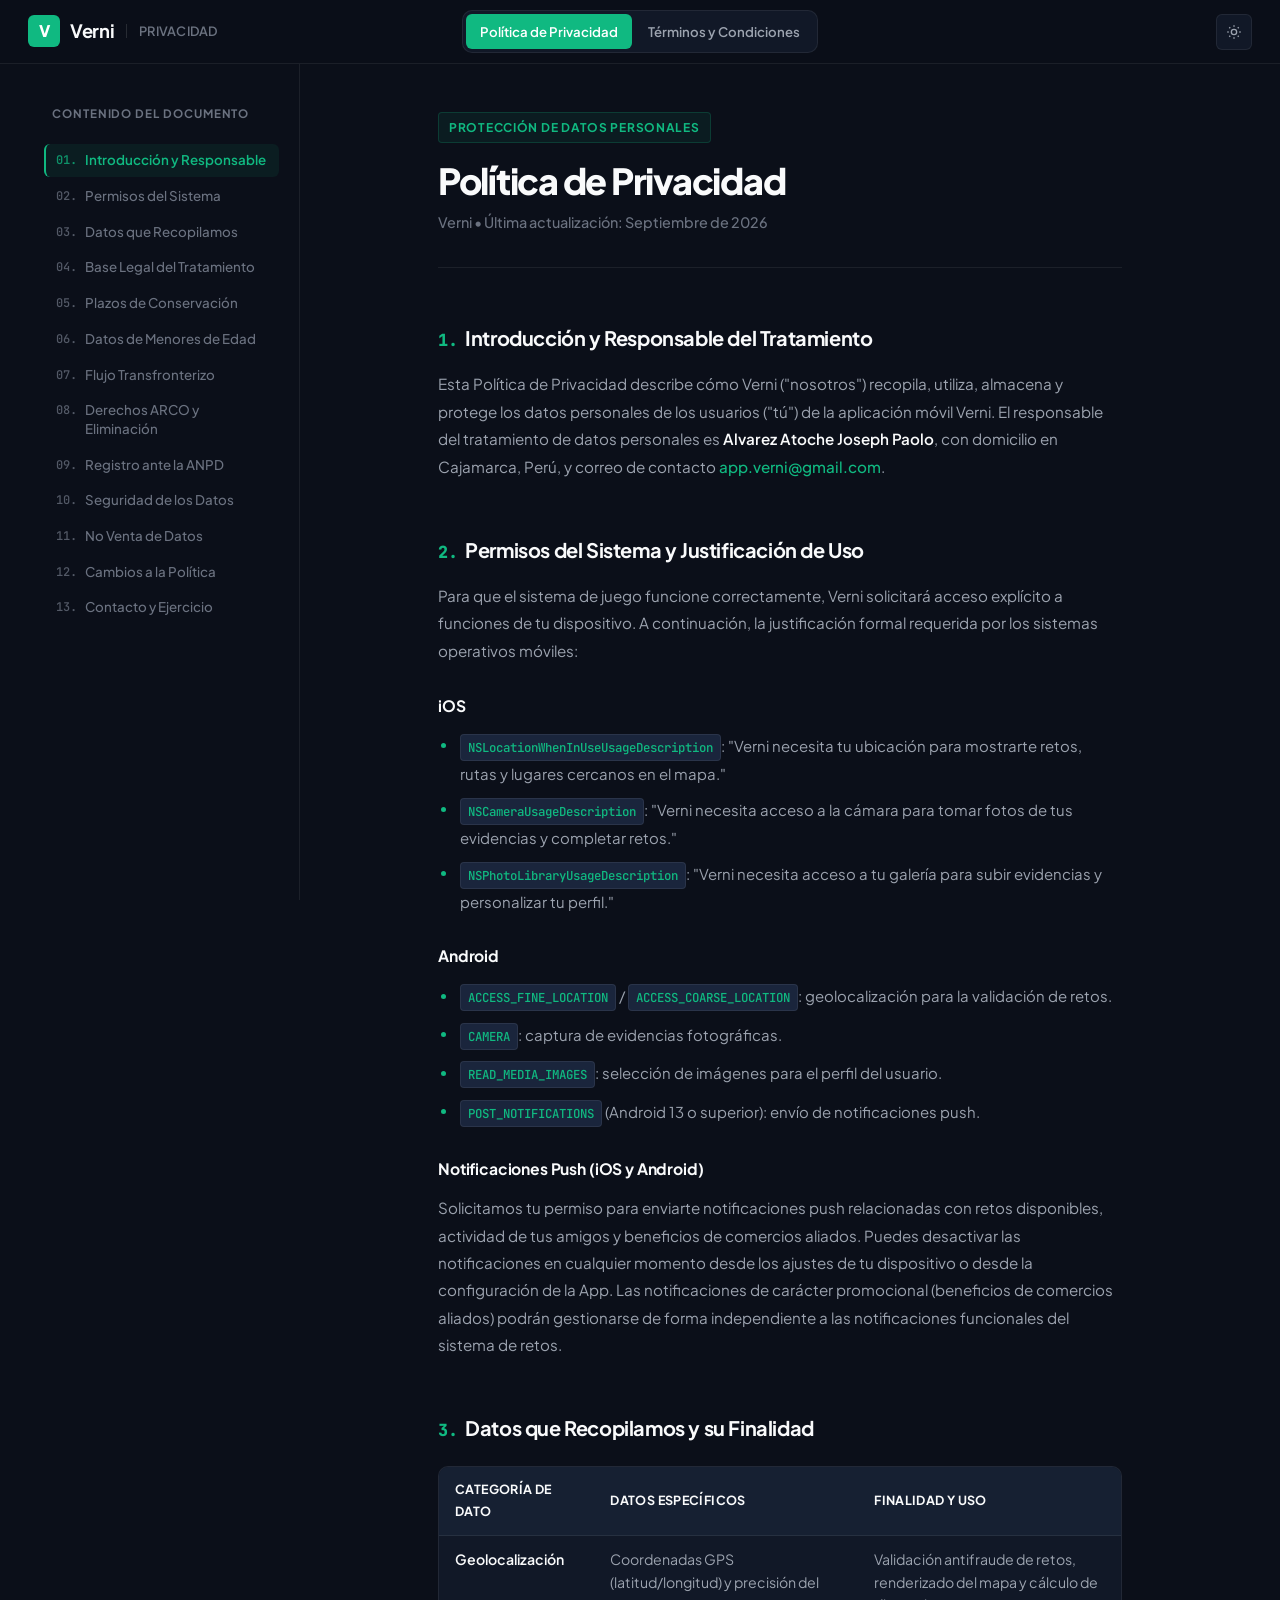
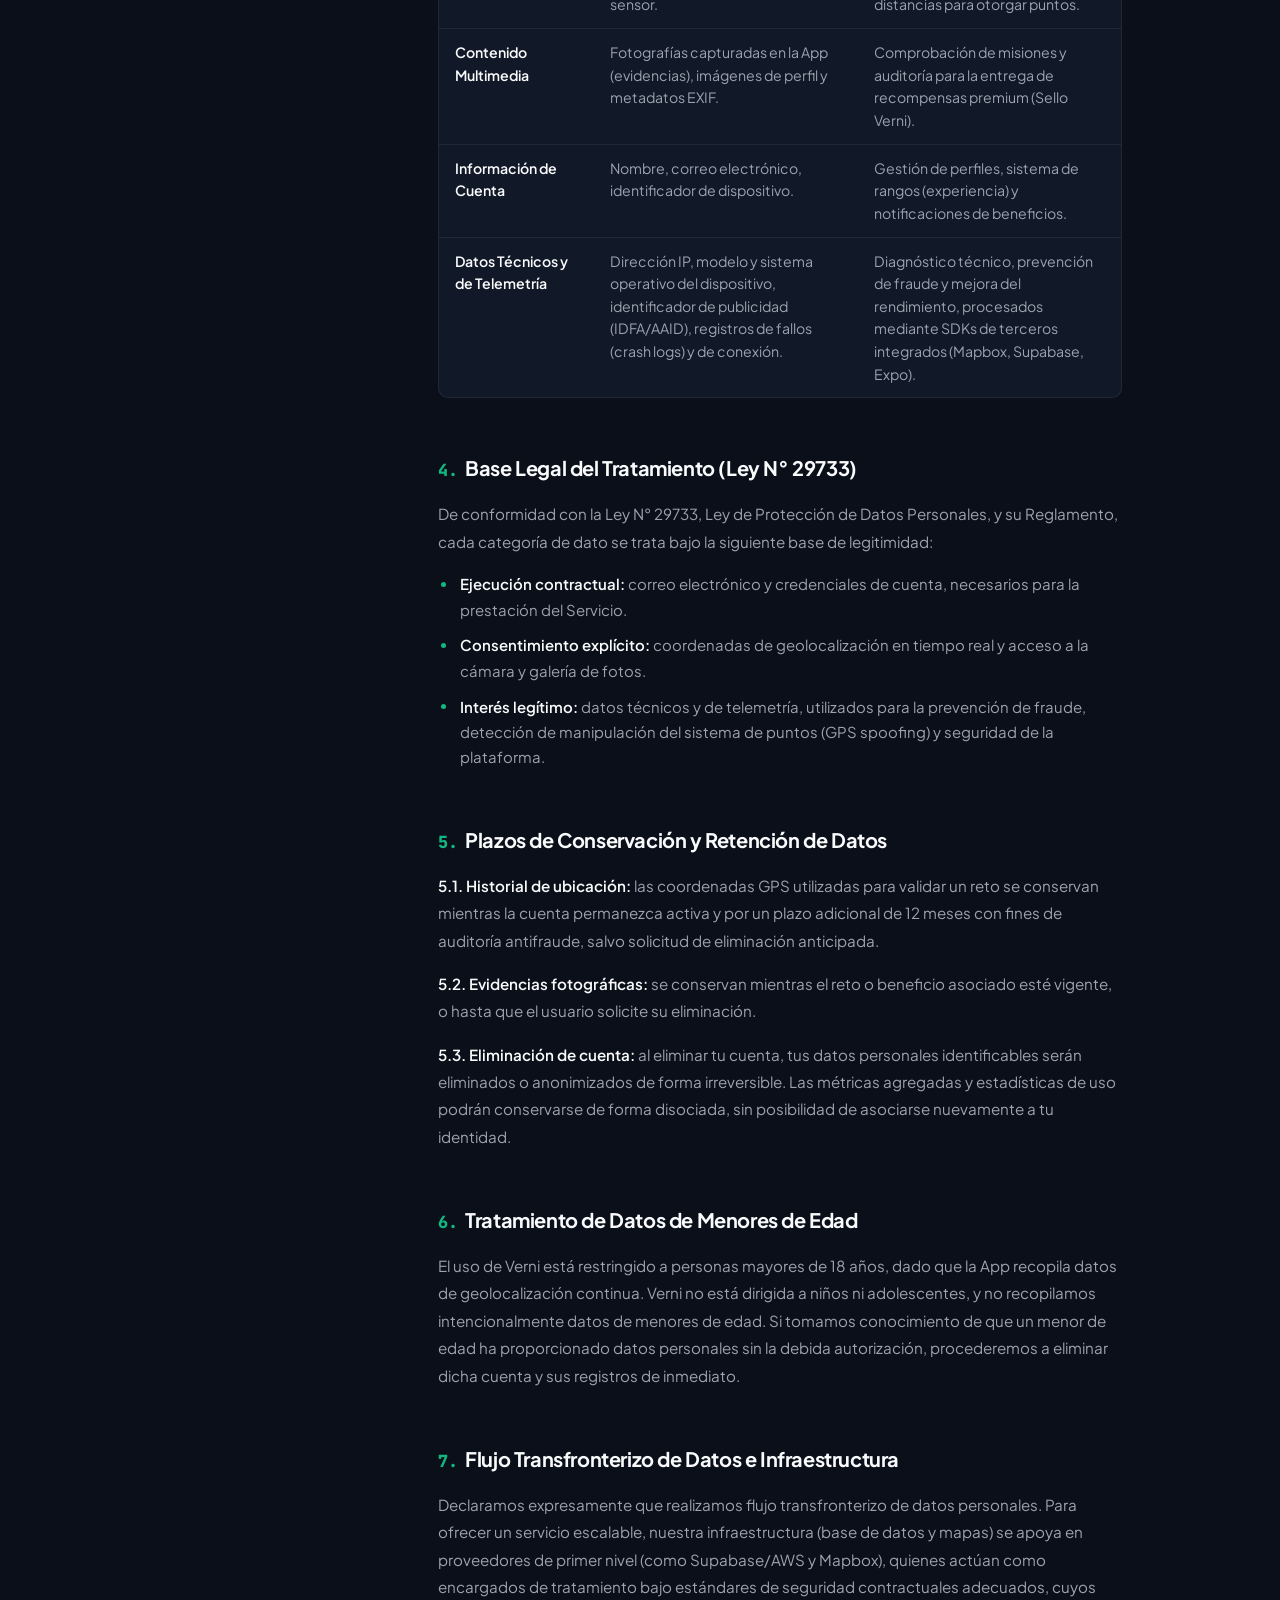
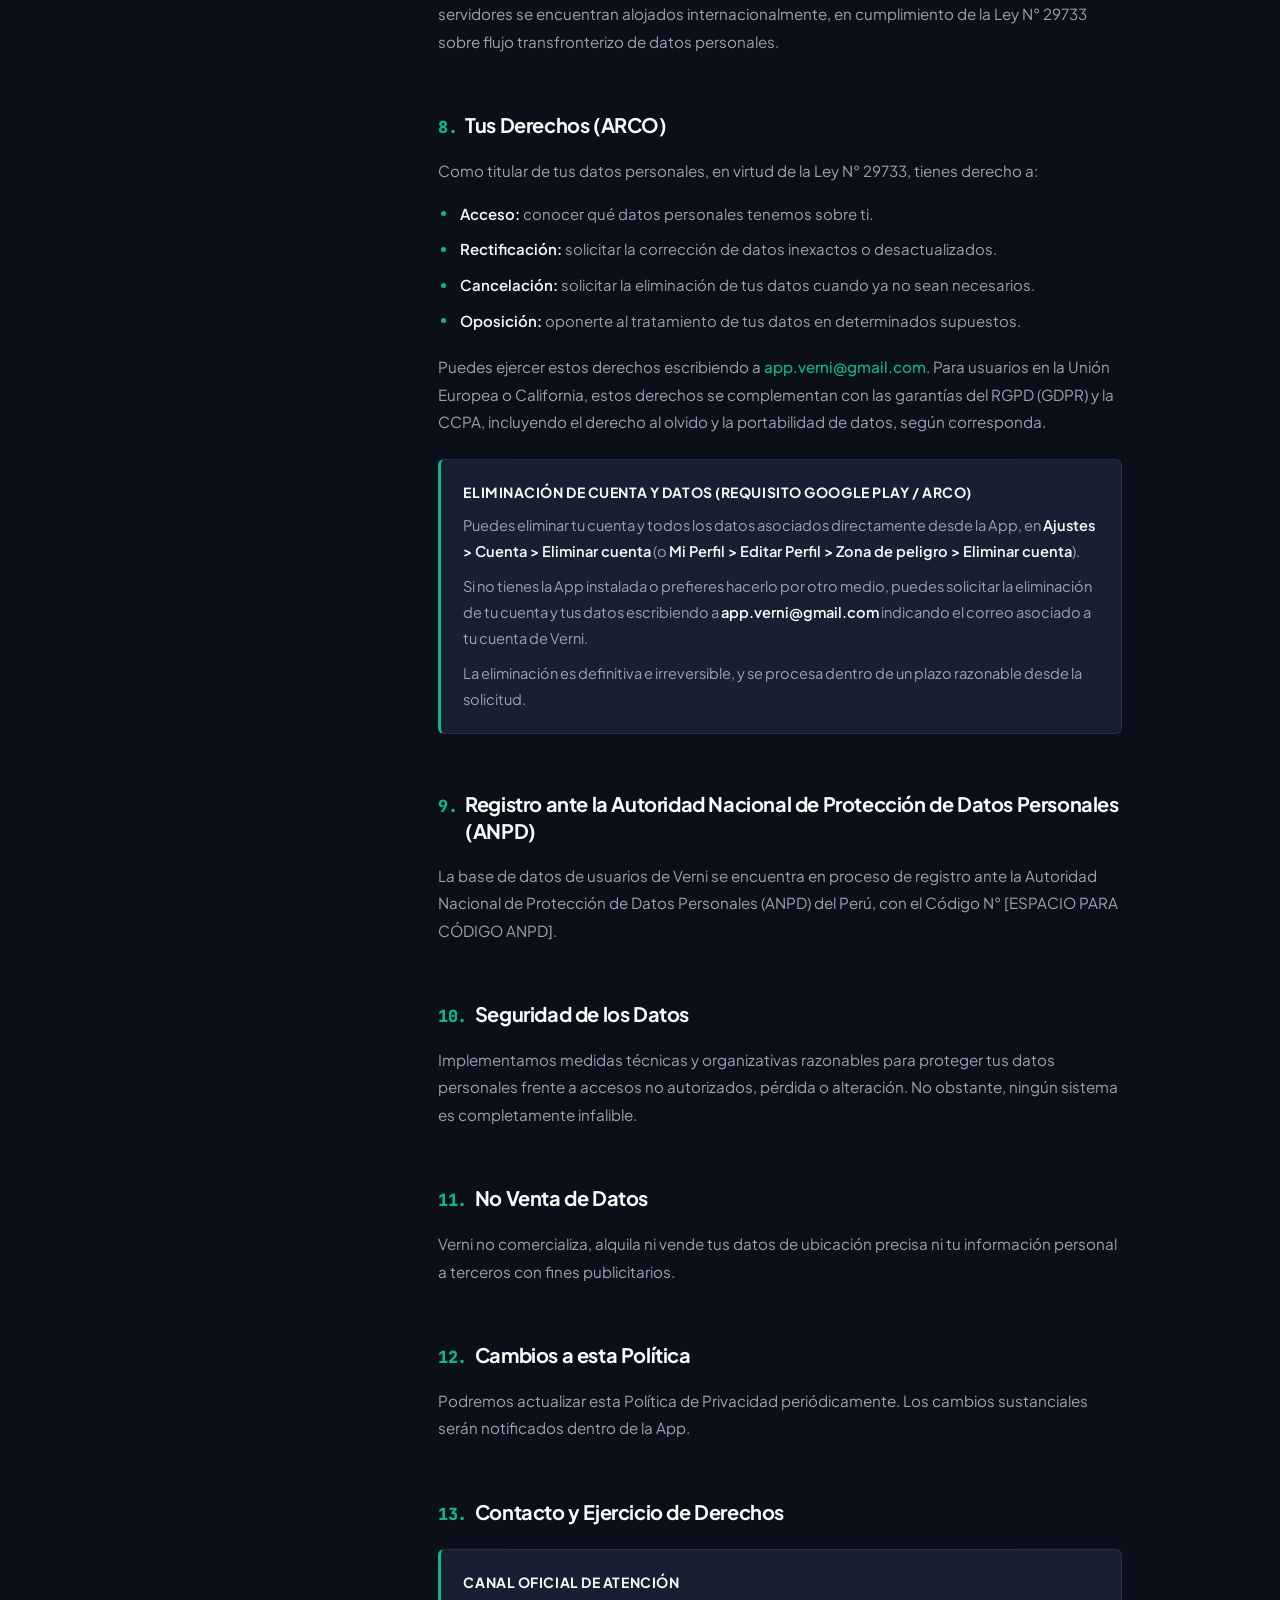
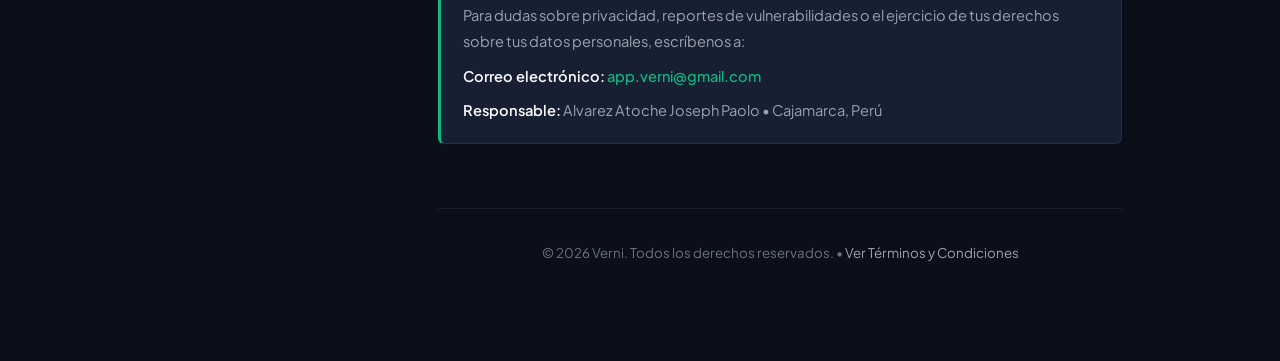
==== commit 45dcf992: "docs: actualizar politicas de privacidad con ancla delete-account y diseno responsive" ====
--- a/privacy.html
+++ b/privacy.html
@@ -1,12 +1,15 @@
 <!DOCTYPE html>
 <html lang="es">
+
 <head>
   <meta charset="UTF-8">
   <meta name="viewport" content="width=device-width, initial-scale=1.0">
   <title>Política de Privacidad | Verni</title>
-  <meta name="description" content="Política de Privacidad de la aplicación móvil Verni - Recopilación, tratamiento y protección de datos personales.">
+  <meta name="description"
+    content="Política de Privacidad de la aplicación móvil Verni - Recopilación, tratamiento, conservación y protección de datos personales.">
   <link rel="stylesheet" href="style.css">
 </head>
+
 <body>
 
   <!-- Navbar -->
@@ -29,7 +32,11 @@
     </nav>
     <div class="nav-actions">
       <button class="theme-toggle-btn" id="theme-toggle" aria-label="Cambiar tema">
-        <svg viewBox="0 0 24 24"><circle cx="12" cy="12" r="4"/><path d="M12 2v2m0 16v2M4.93 4.93l1.41 1.41m11.32 11.32l1.41 1.41M2 12h2m16 0h2M6.34 17.66l-1.41 1.41M19.07 4.93l-1.41 1.41"/></svg>
+        <svg viewBox="0 0 24 24">
+          <circle cx="12" cy="12" r="4" />
+          <path
+            d="M12 2v2m0 16v2M4.93 4.93l1.41 1.41m11.32 11.32l1.41 1.41M2 12h2m16 0h2M6.34 17.66l-1.41 1.41M19.07 4.93l-1.41 1.41" />
+        </svg>
       </button>
     </div>
   </header>
@@ -46,7 +53,7 @@
         <li class="toc-item"><a href="#sec-5"><span class="toc-num">05.</span> Plazos de Conservación</a></li>
         <li class="toc-item"><a href="#sec-6"><span class="toc-num">06.</span> Datos de Menores de Edad</a></li>
         <li class="toc-item"><a href="#sec-7"><span class="toc-num">07.</span> Flujo Transfronterizo</a></li>
-        <li class="toc-item"><a href="#sec-8"><span class="toc-num">08.</span> Derechos ARCO</a></li>
+        <li class="toc-item"><a href="#sec-8"><span class="toc-num">08.</span> Derechos ARCO y Eliminación</a></li>
         <li class="toc-item"><a href="#sec-9"><span class="toc-num">09.</span> Registro ante la ANPD</a></li>
         <li class="toc-item"><a href="#sec-10"><span class="toc-num">10.</span> Seguridad de los Datos</a></li>
         <li class="toc-item"><a href="#sec-11"><span class="toc-num">11.</span> No Venta de Datos</a></li>
@@ -65,28 +72,43 @@
 
       <section id="sec-1" class="legal-section">
         <h2><span class="sec-index">1.</span> Introducción y Responsable del Tratamiento</h2>
-        <p>Esta Política de Privacidad describe cómo Verni ("nosotros") recopila, utiliza, almacena y protege los datos personales de los usuarios ("tú") de la aplicación móvil Verni. El responsable del tratamiento de datos personales es <strong>Alvarez Atoche Joseph Paolo</strong>, con domicilio en Cajamarca, Perú, y correo de contacto <a href="mailto:app.verni@gmail.com">app.verni@gmail.com</a>.</p>
+        <p>Esta Política de Privacidad describe cómo Verni ("nosotros") recopila, utiliza, almacena y protege los datos
+          personales de los usuarios ("tú") de la aplicación móvil Verni. El responsable del tratamiento de datos
+          personales es <strong>Alvarez Atoche Joseph Paolo</strong>, con domicilio en Cajamarca, Perú, y correo de
+          contacto <a href="mailto:app.verni@gmail.com">app.verni@gmail.com</a>.</p>
       </section>
 
       <section id="sec-2" class="legal-section">
         <h2><span class="sec-index">2.</span> Permisos del Sistema y Justificación de Uso</h2>
-        <p>Para que la gamificación funcione correctamente, Verni solicitará acceso explícito a funciones de tu dispositivo. A continuación, la justificación formal requerida por los sistemas operativos móviles:</p>
-        
+        <p>Para que el sistema de juego funcione correctamente, Verni solicitará acceso explícito a funciones de tu
+          dispositivo. A continuación, la justificación formal requerida por los sistemas operativos móviles:</p>
+
         <h3>iOS</h3>
         <ul>
-          <li><span class="perm-code">NSLocationWhenInUseUsageDescription</span>: "Verni necesita tu ubicación para mostrarte retos, rutas, lugares cercanos en el mapa y el cumplimiento de retos in-situ."</li>
-          <li><span class="perm-code">NSCameraUsageDescription</span>: "Verni necesita acceso a la cámara para tomar fotos de tus evidencias y completar retos."</li>
-          <li><span class="perm-code">NSPhotoLibraryUsageDescription</span>: "Verni necesita acceso a tu galería para subir evidencias y personalizar tu perfil."</li>
-          <li><strong>Notificaciones Push</strong>: "Verni solicita permiso para enviarte alertas sobre solicitudes de amistad, retos completados y novedades de la comunidad."</li>
+          <li><span class="perm-code">NSLocationWhenInUseUsageDescription</span>: "Verni necesita tu ubicación para
+            mostrarte retos, rutas y lugares cercanos en el mapa."</li>
+          <li><span class="perm-code">NSCameraUsageDescription</span>: "Verni necesita acceso a la cámara para tomar
+            fotos de tus evidencias y completar retos."</li>
+          <li><span class="perm-code">NSPhotoLibraryUsageDescription</span>: "Verni necesita acceso a tu galería para
+            subir evidencias y personalizar tu perfil."</li>
         </ul>
 
         <h3>Android</h3>
         <ul>
-          <li><span class="perm-code">ACCESS_FINE_LOCATION</span> / <span class="perm-code">ACCESS_COARSE_LOCATION</span>: geolocalización para la validación de retos.</li>
+          <li><span class="perm-code">ACCESS_FINE_LOCATION</span> / <span
+              class="perm-code">ACCESS_COARSE_LOCATION</span>: geolocalización para la validación de retos.</li>
           <li><span class="perm-code">CAMERA</span>: captura de evidencias fotográficas.</li>
           <li><span class="perm-code">READ_MEDIA_IMAGES</span>: selección de imágenes para el perfil del usuario.</li>
-          <li><span class="perm-code">POST_NOTIFICATIONS</span>: envío de alertas sobre interacción social, logros, retos cercanos y avisos del servicio.</li>
-        </ul>
+          <li><span class="perm-code">POST_NOTIFICATIONS</span> (Android 13 o superior): envío de notificaciones push.
+          </li>
+        </ul>
+
+        <h3>Notificaciones Push (iOS y Android)</h3>
+        <p>Solicitamos tu permiso para enviarte notificaciones push relacionadas con retos disponibles, actividad de tus
+          amigos y beneficios de comercios aliados. Puedes desactivar las notificaciones en cualquier momento desde los
+          ajustes de tu dispositivo o desde la configuración de la App. Las notificaciones de carácter promocional
+          (beneficios de comercios aliados) podrán gestionarse de forma independiente a las notificaciones funcionales
+          del sistema de retos.</p>
       </section>
 
       <section id="sec-3" class="legal-section">
@@ -104,12 +126,13 @@
               <tr>
                 <td><strong>Geolocalización</strong></td>
                 <td>Coordenadas GPS (latitud/longitud) y precisión del sensor.</td>
-                <td>Validación de retos, renderizado del mapa y cálculo de distancias para recomendaciones.</td>
+                <td>Validación antifraude de retos, renderizado del mapa y cálculo de distancias para otorgar puntos.
+                </td>
               </tr>
               <tr>
                 <td><strong>Contenido Multimedia</strong></td>
                 <td>Fotografías capturadas en la App (evidencias), imágenes de perfil y metadatos EXIF.</td>
-                <td>Comprobación de cumplimiento de retos y auditoría para la entrega de recompensas.</td>
+                <td>Comprobación de misiones y auditoría para la entrega de recompensas premium (Sello Verni).</td>
               </tr>
               <tr>
                 <td><strong>Información de Cuenta</strong></td>
@@ -118,8 +141,10 @@
               </tr>
               <tr>
                 <td><strong>Datos Técnicos y de Telemetría</strong></td>
-                <td>Dirección IP, modelo y sistema operativo del dispositivo, identificador de publicidad (IDFA/AAID), registros de fallos (crash logs) y de conexión.</td>
-                <td>Diagnóstico técnico, prevención de fraude y mejora del rendimiento, procesados mediante SDKs de terceros integrados (Mapbox, Supabase, Expo).</td>
+                <td>Dirección IP, modelo y sistema operativo del dispositivo, identificador de publicidad (IDFA/AAID),
+                  registros de fallos (crash logs) y de conexión.</td>
+                <td>Diagnóstico técnico, prevención de fraude y mejora del rendimiento, procesados mediante SDKs de
+                  terceros integrados (Mapbox, Supabase, Expo).</td>
               </tr>
             </tbody>
           </table>
@@ -128,32 +153,49 @@
 
       <section id="sec-4" class="legal-section">
         <h2><span class="sec-index">4.</span> Base Legal del Tratamiento (Ley N° 29733)</h2>
-        <p>De conformidad con la Ley N° 29733, Ley de Protección de Datos Personales, y su Reglamento, cada categoría de dato se trata bajo la siguiente base de legitimidad:</p>
-        <ul>
-          <li><strong>Ejecución contractual:</strong> correo electrónico y credenciales de cuenta, necesarios para la prestación del Servicio.</li>
-          <li><strong>Consentimiento explícito:</strong> coordenadas de geolocalización en tiempo real y acceso a la cámara y galería de fotos.</li>
-          <li><strong>Interés legítimo:</strong> datos técnicos y de telemetría, utilizados para la prevención de fraude, detección de manipulación del sistema de puntos (GPS spoofing) y seguridad de la plataforma.</li>
+        <p>De conformidad con la Ley N° 29733, Ley de Protección de Datos Personales, y su Reglamento, cada categoría de
+          dato se trata bajo la siguiente base de legitimidad:</p>
+        <ul>
+          <li><strong>Ejecución contractual:</strong> correo electrónico y credenciales de cuenta, necesarios para la
+            prestación del Servicio.</li>
+          <li><strong>Consentimiento explícito:</strong> coordenadas de geolocalización en tiempo real y acceso a la
+            cámara y galería de fotos.</li>
+          <li><strong>Interés legítimo:</strong> datos técnicos y de telemetría, utilizados para la prevención de
+            fraude, detección de manipulación del sistema de puntos (GPS spoofing) y seguridad de la plataforma.</li>
         </ul>
       </section>
 
       <section id="sec-5" class="legal-section">
         <h2><span class="sec-index">5.</span> Plazos de Conservación y Retención de Datos</h2>
-        <p><strong>5.1. Historial de ubicación:</strong> las coordenadas GPS utilizadas para validar un reto se conservan mientras la cuenta permanezca activa y por un plazo adicional de hasta 12 meses con fines de auditoría antifraude, salvo solicitud de eliminación anticipada.</p>
-        <p><strong>5.2. Evidencias fotográficas:</strong> se conservan mientras el reto o beneficio asociado esté vigente, o hasta que el usuario solicite su eliminación.</p>
-        <p><strong>5.3. Eliminación de cuenta:</strong> al eliminar tu cuenta, tus datos personales identificables serán eliminados o anonimizados de forma irreversible. Las métricas agregadas y estadísticas de uso podrán conservarse de forma disociada, sin posibilidad de asociarse nuevamente a tu identidad.</p>
+        <p><strong>5.1. Historial de ubicación:</strong> las coordenadas GPS utilizadas para validar un reto se
+          conservan mientras la cuenta permanezca activa y por un plazo adicional de 12 meses con fines de auditoría
+          antifraude, salvo solicitud de eliminación anticipada.</p>
+        <p><strong>5.2. Evidencias fotográficas:</strong> se conservan mientras el reto o beneficio asociado esté
+          vigente, o hasta que el usuario solicite su eliminación.</p>
+        <p><strong>5.3. Eliminación de cuenta:</strong> al eliminar tu cuenta, tus datos personales identificables serán
+          eliminados o anonimizados de forma irreversible. Las métricas agregadas y estadísticas de uso podrán
+          conservarse de forma disociada, sin posibilidad de asociarse nuevamente a tu identidad.</p>
       </section>
 
       <section id="sec-6" class="legal-section">
         <h2><span class="sec-index">6.</span> Tratamiento de Datos de Menores de Edad</h2>
-        <p>Verni es una plataforma de exploración y turismo dirigida al público en general. No recopilamos conscientemente información personal de niños menores de 13 años. Si eres padre, madre o tutor legal y detectas que un menor bajo tu tutela menor de 13 años nos ha proporcionado datos sin consentimiento, puedes escribirnos a <a href="mailto:app.verni@gmail.com">app.verni@gmail.com</a> para solicitar la eliminación inmediata de dicha cuenta y sus registros.</p>
+        <p>El uso de Verni está restringido a personas mayores de 18 años, dado que la App recopila datos de
+          geolocalización continua. Verni no está dirigida a niños ni adolescentes, y no recopilamos intencionalmente
+          datos de menores de edad. Si tomamos conocimiento de que un menor de edad ha proporcionado datos personales
+          sin la debida autorización, procederemos a eliminar dicha cuenta y sus registros de inmediato.</p>
       </section>
 
       <section id="sec-7" class="legal-section">
         <h2><span class="sec-index">7.</span> Flujo Transfronterizo de Datos e Infraestructura</h2>
-        <p>Declaramos expresamente que realizamos flujo transfronterizo de datos personales. Para ofrecer un servicio escalable, nuestra infraestructura (base de datos y mapas) se apoya en proveedores de primer nivel (como Supabase/AWS y Mapbox), quienes actúan como encargados de tratamiento bajo estándares de seguridad contractuales adecuados, cuyos servidores se encuentran alojados internacionalmente, en cumplimiento de la Ley N° 29733 sobre flujo transfronterizo de datos personales.</p>
+        <p>Declaramos expresamente que realizamos flujo transfronterizo de datos personales. Para ofrecer un servicio
+          escalable, nuestra infraestructura (base de datos y mapas) se apoya en proveedores de primer nivel (como
+          Supabase/AWS y Mapbox), quienes actúan como encargados de tratamiento bajo estándares de seguridad
+          contractuales adecuados, cuyos servidores se encuentran alojados internacionalmente, en cumplimiento de la Ley
+          N° 29733 sobre flujo transfronterizo de datos personales.</p>
       </section>
 
       <section id="sec-8" class="legal-section">
+        <span id="delete-account"></span>
         <h2><span class="sec-index">8.</span> Tus Derechos (ARCO)</h2>
         <p>Como titular de tus datos personales, en virtud de la Ley N° 29733, tienes derecho a:</p>
         <ul>
@@ -162,49 +204,74 @@
           <li><strong>Cancelación:</strong> solicitar la eliminación de tus datos cuando ya no sean necesarios.</li>
           <li><strong>Oposición:</strong> oponerte al tratamiento de tus datos en determinados supuestos.</li>
         </ul>
-        <p>Puedes ejercer estos derechos escribiendo a <a href="mailto:app.verni@gmail.com">app.verni@gmail.com</a>. Para usuarios en la Unión Europea o California, estos derechos se complementan con las garantías del RGPD (GDPR) y la CCPA, incluyendo el derecho al olvido y la portabilidad de datos, según corresponda.</p>
+        <p>Puedes ejercer estos derechos escribiendo a <a href="mailto:app.verni@gmail.com">app.verni@gmail.com</a>.
+          Para usuarios en la Unión Europea o California, estos derechos se complementan con las garantías del RGPD
+          (GDPR) y la CCPA, incluyendo el derecho al olvido y la portabilidad de datos, según corresponda.</p>
+
+        <div class="callout-box">
+          <div class="callout-heading">Eliminación de Cuenta y Datos (Requisito Google Play / ARCO)</div>
+          <p>Puedes eliminar tu cuenta y todos los datos asociados directamente desde la App, en <strong>Ajustes &gt;
+              Cuenta &gt; Eliminar cuenta</strong> (o <strong>Mi Perfil &gt; Editar Perfil &gt; Zona de peligro &gt;
+              Eliminar cuenta</strong>).</p>
+          <p>Si no tienes la App instalada o prefieres hacerlo por otro medio, puedes solicitar la eliminación de tu
+            cuenta y tus datos escribiendo a <a
+              href="mailto:app.verni@gmail.com?subject=Solicitud%20de%20Eliminaci%C3%B3n%20de%20Cuenta%20y%20Datos%20-%20Verni"><strong>app.verni@gmail.com</strong></a>
+            indicando el correo asociado a tu cuenta de Verni.</p>
+          <p>La eliminación es definitiva e irreversible, y se procesa dentro de un plazo razonable desde la solicitud.
+          </p>
+        </div>
       </section>
 
       <section id="sec-9" class="legal-section">
-        <h2><span class="sec-index">9.</span> Registro ante la Autoridad Nacional de Protección de Datos Personales (ANPD)</h2>
-        <p>La base de datos de usuarios de Verni se encuentra en proceso de registro ante la Autoridad Nacional de Protección de Datos Personales (ANPD) del Perú.</p>
+        <h2><span class="sec-index">9.</span> Registro ante la Autoridad Nacional de Protección de Datos Personales
+          (ANPD)</h2>
+        <p>La base de datos de usuarios de Verni se encuentra en proceso de registro ante la Autoridad Nacional de
+          Protección de Datos Personales (ANPD) del Perú, con el Código N° [ESPACIO PARA CÓDIGO ANPD].</p>
       </section>
 
       <section id="sec-10" class="legal-section">
         <h2><span class="sec-index">10.</span> Seguridad de los Datos</h2>
-        <p>Implementamos medidas técnicas y organizativas razonables para proteger tus datos personales frente a accesos no autorizados, pérdida o alteración. No obstante, ningún sistema es completamente infalible.</p>
+        <p>Implementamos medidas técnicas y organizativas razonables para proteger tus datos personales frente a accesos
+          no autorizados, pérdida o alteración. No obstante, ningún sistema es completamente infalible.</p>
       </section>
 
       <section id="sec-11" class="legal-section">
         <h2><span class="sec-index">11.</span> No Venta de Datos</h2>
-        <p>Verni no comercializa, alquila ni vende tus datos de ubicación precisa ni tu información personal a terceros con fines publicitarios.</p>
+        <p>Verni no comercializa, alquila ni vende tus datos de ubicación precisa ni tu información personal a terceros
+          con fines publicitarios.</p>
       </section>
 
       <section id="sec-12" class="legal-section">
         <h2><span class="sec-index">12.</span> Cambios a esta Política</h2>
-        <p>Podremos actualizar esta Política de Privacidad periódicamente. Los cambios sustanciales serán notificados dentro de la App.</p>
+        <p>Podremos actualizar esta Política de Privacidad periódicamente. Los cambios sustanciales serán notificados
+          dentro de la App.</p>
       </section>
 
       <section id="sec-13" class="legal-section">
         <h2><span class="sec-index">13.</span> Contacto y Ejercicio de Derechos</h2>
         <div class="callout-box">
           <div class="callout-heading">Canal Oficial de Atención</div>
-          <p>Para dudas sobre privacidad, reportes de vulnerabilidades o el ejercicio de tus derechos sobre tus datos personales, escríbenos a:</p>
+          <p>Para dudas sobre privacidad, reportes de vulnerabilidades o el ejercicio de tus derechos sobre tus datos
+            personales, escríbenos a:</p>
           <p><strong>Correo electrónico:</strong> <a href="mailto:app.verni@gmail.com">app.verni@gmail.com</a></p>
           <p><strong>Responsable:</strong> Alvarez Atoche Joseph Paolo &bull; Cajamarca, Perú</p>
         </div>
       </section>
 
       <footer class="footer-wrapper">
-        <p>&copy; 2026 Verni. Todos los derechos reservados. &bull; <a href="terms.html">Ver Términos y Condiciones</a></p>
+        <p>&copy; 2026 Verni. Todos los derechos reservados. &bull; <a href="terms.html">Ver Términos y Condiciones</a>
+        </p>
       </footer>
     </main>
   </div>
 
   <button class="scroll-top-btn" id="scroll-top-btn" aria-label="Volver arriba">
-    <svg viewBox="0 0 24 24"><path d="M18 15l-6-6-6 6"/></svg>
+    <svg viewBox="0 0 24 24">
+      <path d="M18 15l-6-6-6 6" />
+    </svg>
   </button>
 
   <script src="app.js"></script>
 </body>
-</html>
+
+</html>
--- a/style.css
+++ b/style.css
@@ -1,59 +1,58 @@
-@import url('https://fonts.googleapis.com/css2?family=Plus+Jakarta+Sans:wght@300;400;500;600;700;800&family=JetBrains+Mono:wght@400;500&display=swap');
+@import url('https://fonts.googleapis.com/css2?family=Plus+Jakarta+Sans:ital,wght@0,400;0,500;0,600;0,700;0,800;1,400&family=JetBrains+Mono:wght@400;500&display=swap');
 
 :root {
-  --bg-base: #090d16;
-  --bg-surface: #0f172a;
-  --bg-card: #141f36;
-  --bg-card-hover: #1b2949;
-  --bg-subtle: #1e293b;
+  /* Dark Theme (Default) */
+  --bg-base: #0b0f19;
+  --bg-surface: #111827;
+  --bg-card: #162032;
+  --bg-card-subtle: #1a253c;
+  --bg-accent-soft: rgba(16, 185, 129, 0.08);
   
-  --border-subtle: rgba(255, 255, 255, 0.08);
-  --border-strong: rgba(255, 255, 255, 0.16);
+  --border-subtle: rgba(255, 255, 255, 0.07);
+  --border-medium: rgba(255, 255, 255, 0.12);
   --border-focus: #10b981;
 
-  --text-primary: #f8fafc;
-  --text-secondary: #94a3b8;
-  --text-muted: #64748b;
+  --text-primary: #f9fafb;
+  --text-secondary: #9ca3af;
+  --text-muted: #6b7280;
+  --text-inverse: #0b0f19;
   
   --accent-emerald: #10b981;
-  --accent-emerald-subtle: rgba(16, 185, 129, 0.12);
-  --accent-emerald-border: rgba(16, 185, 129, 0.28);
-  --accent-teal: #06b6d4;
-
-  --header-height: 70px;
-  --sidebar-width: 290px;
+  --accent-emerald-dark: #059669;
+  --accent-emerald-glow: rgba(16, 185, 129, 0.18);
   
-  --radius-xs: 6px;
-  --radius-sm: 8px;
-  --radius-md: 12px;
-  --radius-lg: 20px;
-
-  --shadow-subtle: 0 4px 20px -2px rgba(0, 0, 0, 0.5);
-  --shadow-glow: 0 0 30px rgba(16, 185, 129, 0.15);
+  --header-height: 64px;
+  --sidebar-width: 280px;
+  --content-max-width: 780px;
+  
+  --radius-xs: 4px;
+  --radius-sm: 6px;
+  --radius-md: 10px;
+  --radius-lg: 16px;
+  
+  --font-sans: 'Plus Jakarta Sans', -apple-system, BlinkMacSystemFont, 'Segoe UI', Roboto, Helvetica, Arial, sans-serif;
+  --font-mono: 'JetBrains Mono', ui-monospace, SFMono-Regular, Menlo, Monaco, Consolas, monospace;
 }
 
 [data-theme="light"] {
-  --bg-base: #f8fafc;
+  --bg-base: #fcfdfd;
   --bg-surface: #ffffff;
-  --bg-card: #ffffff;
-  --bg-card-hover: #f1f5f9;
-  --bg-subtle: #e2e8f0;
+  --bg-card: #f8fafc;
+  --bg-card-subtle: #f1f5f9;
+  --bg-accent-soft: rgba(16, 185, 129, 0.07);
   
-  --border-subtle: rgba(15, 23, 42, 0.08);
-  --border-strong: rgba(15, 23, 42, 0.14);
+  --border-subtle: #e2e8f0;
+  --border-medium: #cbd5e1;
   --border-focus: #059669;
 
   --text-primary: #0f172a;
   --text-secondary: #475569;
   --text-muted: #94a3b8;
+  --text-inverse: #ffffff;
   
   --accent-emerald: #059669;
-  --accent-emerald-subtle: rgba(5, 150, 105, 0.08);
-  --accent-emerald-border: rgba(5, 150, 105, 0.22);
-  --accent-teal: #0891b2;
-
-  --shadow-subtle: 0 4px 20px -2px rgba(15, 23, 42, 0.06);
-  --shadow-glow: 0 0 30px rgba(5, 150, 105, 0.08);
+  --accent-emerald-dark: #047857;
+  --accent-emerald-glow: rgba(5, 150, 105, 0.12);
 }
 
 * {
@@ -64,14 +63,14 @@
 
 html {
   scroll-behavior: smooth;
-  scroll-padding-top: calc(var(--header-height) + 24px);
+  scroll-padding-top: calc(var(--header-height) + 32px);
   width: 100%;
   max-width: 100vw;
   overflow-x: hidden;
 }
 
 body {
-  font-family: 'Plus Jakarta Sans', -apple-system, BlinkMacSystemFont, 'Segoe UI', Roboto, sans-serif;
+  font-family: var(--font-sans);
   background-color: var(--bg-base);
   color: var(--text-secondary);
   line-height: 1.75;
@@ -80,75 +79,78 @@
   width: 100%;
   max-width: 100vw;
   overflow-x: hidden;
-}
-
-/* Header & Navbar */
+  transition: background-color 0.25s ease, color 0.25s ease;
+}
+
+/* ─────────────────────────────────────────────────────────────
+   Header & Navbar (Clean, Corporate, Glassmorphism)
+   ───────────────────────────────────────────────────────────── */
 .navbar {
   position: fixed;
   top: 0;
   left: 0;
   right: 0;
   height: var(--header-height);
-  background-color: rgba(9, 13, 22, 0.85);
-  backdrop-filter: blur(16px);
-  -webkit-backdrop-filter: blur(16px);
+  background-color: rgba(11, 15, 25, 0.88);
+  backdrop-filter: blur(14px);
+  -webkit-backdrop-filter: blur(14px);
   border-bottom: 1px solid var(--border-subtle);
   z-index: 1000;
   display: flex;
   align-items: center;
   justify-content: space-between;
-  padding: 0 2rem;
-  transition: background-color 0.2s ease, border-color 0.2s ease;
+  padding: 0 1.75rem;
+  transition: background-color 0.25s ease, border-color 0.25s ease;
 }
 
 [data-theme="light"] .navbar {
-  background-color: rgba(255, 255, 255, 0.85);
+  background-color: rgba(252, 253, 253, 0.88);
 }
 
 .nav-brand {
   display: flex;
   align-items: center;
-  gap: 12px;
+  gap: 10px;
   text-decoration: none;
 }
 
 .nav-brand .brand-badge {
-  width: 38px;
-  height: 38px;
-  background: linear-gradient(135deg, #10b981 0%, #059669 100%);
-  border-radius: 10px;
+  width: 32px;
+  height: 32px;
+  background-color: var(--accent-emerald);
+  border-radius: var(--radius-sm);
   display: flex;
   align-items: center;
   justify-content: center;
   color: #ffffff;
   font-weight: 800;
+  font-size: 1rem;
+  letter-spacing: -0.02em;
+}
+
+.nav-brand .brand-name {
   font-size: 1.15rem;
+  font-weight: 700;
+  color: var(--text-primary);
   letter-spacing: -0.02em;
-  box-shadow: 0 2px 10px rgba(16, 185, 129, 0.35);
-}
-
-.nav-brand .brand-name {
-  font-size: 1.25rem;
-  font-weight: 800;
-  color: var(--text-primary);
-  letter-spacing: -0.03em;
 }
 
 .nav-brand .brand-divider {
   width: 1px;
-  height: 18px;
-  background-color: var(--border-strong);
+  height: 14px;
+  background-color: var(--border-medium);
+  margin: 0 2px;
 }
 
 .nav-brand .brand-section {
-  font-size: 0.825rem;
+  font-size: 0.8rem;
   font-weight: 600;
   color: var(--text-muted);
-  letter-spacing: 0.04em;
+  letter-spacing: 0.02em;
   text-transform: uppercase;
 }
 
-/* Navigation Segment Controls */
+/* Nav Tabs */
 .nav-tabs {
   position: absolute;
   left: 50%;
@@ -157,33 +159,31 @@
   align-items: center;
   background-color: var(--bg-surface);
   border: 1px solid var(--border-subtle);
-  border-radius: var(--radius-sm);
-  padding: 4px;
-  gap: 4px;
+  border-radius: var(--radius-md);
+  padding: 3px;
+  gap: 2px;
 }
 
 .nav-tab {
   padding: 6px 14px;
-  border-radius: var(--radius-xs);
-  font-size: 0.85rem;
+  border-radius: var(--radius-sm);
+  font-size: 0.825rem;
   font-weight: 600;
   color: var(--text-secondary);
   text-decoration: none;
   transition: all 0.15s ease;
   display: inline-flex;
   align-items: center;
-  gap: 8px;
 }
 
 .nav-tab:hover:not(.active) {
   color: var(--text-primary);
-  background-color: var(--bg-card);
+  background-color: var(--bg-card-subtle);
 }
 
 .nav-tab.active {
   background-color: var(--accent-emerald);
   color: #ffffff;
-  box-shadow: 0 2px 8px rgba(16, 185, 129, 0.3);
 }
 
 .nav-tab-short {
@@ -200,8 +200,8 @@
   background: var(--bg-surface);
   border: 1px solid var(--border-subtle);
   color: var(--text-secondary);
-  width: 38px;
-  height: 38px;
+  width: 36px;
+  height: 36px;
   border-radius: var(--radius-sm);
   cursor: pointer;
   display: inline-flex;
@@ -212,74 +212,78 @@
 
 .theme-toggle-btn:hover {
   color: var(--text-primary);
-  border-color: var(--border-strong);
+  border-color: var(--border-medium);
 }
 
 .theme-toggle-btn svg {
-  width: 18px;
-  height: 18px;
+  width: 16px;
+  height: 16px;
   stroke: currentColor;
   stroke-width: 2;
   fill: none;
 }
 
-/* Layout */
+/* ─────────────────────────────────────────────────────────────
+   Main Layout Structure
+   ───────────────────────────────────────────────────────────── */
 .layout-wrapper {
-  max-width: 1360px;
+  max-width: 1240px;
   margin: var(--header-height) auto 0;
   display: flex;
   min-height: calc(100vh - var(--header-height));
-}
-
-/* Sidebar Navigation */
+  position: relative;
+}
+
+/* Sidebar Navigation (TOC) */
 .sidebar {
   width: var(--sidebar-width);
   position: sticky;
   top: var(--header-height);
   height: calc(100vh - var(--header-height));
   overflow-y: auto;
-  padding: 2.25rem 1.25rem;
+  padding: 2.5rem 1.25rem 2rem 1.5rem;
   border-right: 1px solid var(--border-subtle);
   flex-shrink: 0;
 }
 
 .sidebar::-webkit-scrollbar {
-  width: 5px;
+  width: 4px;
 }
 .sidebar::-webkit-scrollbar-thumb {
-  background: var(--border-strong);
-  border-radius: 99px;
+  background: var(--border-medium);
+  border-radius: 4px;
 }
 
 .sidebar-header {
   font-size: 0.725rem;
   font-weight: 700;
   text-transform: uppercase;
-  letter-spacing: 0.1em;
+  letter-spacing: 0.08em;
   color: var(--text-muted);
-  margin-bottom: 1rem;
-  padding-left: 0.75rem;
+  margin-bottom: 1.25rem;
+  padding-left: 0.5rem;
 }
 
 .toc-list {
   list-style: none;
   display: flex;
   flex-direction: column;
-  gap: 2px;
+  gap: 3px;
 }
 
 .toc-item a {
   display: flex;
-  align-items: baseline;
+  align-items: flex-start;
   gap: 8px;
-  padding: 8px 12px;
-  font-size: 0.85rem;
+  padding: 7px 10px;
+  border-radius: var(--radius-sm);
+  color: var(--text-muted);
+  text-decoration: none;
+  font-size: 0.835rem;
   font-weight: 500;
-  color: var(--text-secondary);
-  text-decoration: none;
-  border-radius: var(--radius-xs);
-  transition: all 0.12s ease;
   line-height: 1.4;
+  transition: all 0.15s ease;
+  border-left: 2px solid transparent;
 }
 
 .toc-item a:hover {
@@ -289,21 +293,24 @@
 
 .toc-item a.active {
   color: var(--accent-emerald);
+  background-color: var(--bg-accent-soft);
+  border-left-color: var(--accent-emerald);
   font-weight: 600;
-  background-color: var(--accent-emerald-subtle);
 }
 
 .toc-num {
+  font-family: var(--font-mono);
   font-size: 0.75rem;
-  font-weight: 700;
-  opacity: 0.7;
+  opacity: 0.75;
+  margin-top: 1px;
 }
 
 /* Main Content Area */
 .main-content {
   flex: 1;
-  padding: 3.5rem 4rem 5rem;
-  max-width: 900px;
+  max-width: var(--content-max-width);
+  padding: 3rem 3rem 6rem;
+  margin: 0 auto;
 }
 
 /* Document Header */
@@ -314,19 +321,17 @@
 }
 
 .badge-tag {
-  display: inline-flex;
-  align-items: center;
-  gap: 6px;
+  display: inline-block;
   font-size: 0.75rem;
   font-weight: 700;
   text-transform: uppercase;
   letter-spacing: 0.06em;
   color: var(--accent-emerald);
-  background-color: var(--accent-emerald-subtle);
-  border: 1px solid var(--accent-emerald-border);
-  padding: 4px 12px;
-  border-radius: 99px;
-  margin-bottom: 1.25rem;
+  background-color: var(--bg-accent-soft);
+  border: 1px solid rgba(16, 185, 129, 0.2);
+  padding: 4px 10px;
+  border-radius: var(--radius-xs);
+  margin-bottom: 1rem;
 }
 
 .doc-title {
@@ -335,48 +340,54 @@
   color: var(--text-primary);
   letter-spacing: -0.035em;
   line-height: 1.2;
-  margin-bottom: 0.75rem;
+  margin-bottom: 0.5rem;
 }
 
 .doc-meta {
   font-size: 0.9rem;
   color: var(--text-muted);
-}
-
-/* Legal Sections */
+  font-weight: 500;
+}
+
+/* ─────────────────────────────────────────────────────────────
+   Legal Content Typography & Structure
+   ───────────────────────────────────────────────────────────── */
 .legal-section {
-  margin-bottom: 3rem;
-  scroll-margin-top: calc(var(--header-height) + 28px);
+  margin-bottom: 3.5rem;
+  position: relative;
 }
 
 .legal-section h2 {
-  font-size: 1.35rem;
+  font-size: 1.25rem;
   font-weight: 700;
   color: var(--text-primary);
   letter-spacing: -0.02em;
   margin-bottom: 1.15rem;
   display: flex;
   align-items: baseline;
-  gap: 10px;
+  gap: 8px;
+  line-height: 1.35;
 }
 
 .legal-section h2 .sec-index {
   color: var(--accent-emerald);
   font-weight: 800;
-  font-size: 1.15rem;
+  font-family: var(--font-mono);
+  font-size: 1.05rem;
 }
 
 .legal-section h3 {
-  font-size: 1.05rem;
+  font-size: 0.98rem;
   font-weight: 700;
   color: var(--text-primary);
-  margin: 1.75rem 0 0.85rem;
+  margin: 1.75rem 0 0.75rem;
+  letter-spacing: -0.01em;
 }
 
 .legal-section p {
   margin-bottom: 1rem;
   color: var(--text-secondary);
-  font-size: 0.975rem;
+  font-size: 0.95rem;
   line-height: 1.8;
 }
 
@@ -389,81 +400,118 @@
   color: var(--accent-emerald);
   text-decoration: none;
   font-weight: 500;
+  border-bottom: 1px solid transparent;
+  transition: border-color 0.15s ease;
 }
 
 .legal-section a:hover {
-  text-decoration: underline;
+  border-bottom-color: var(--accent-emerald);
 }
 
 .legal-section ul {
   list-style: none;
-  margin: 1rem 0 1.5rem 0;
+  margin: 0.85rem 0 1.25rem 0;
   display: flex;
   flex-direction: column;
-  gap: 0.75rem;
+  gap: 0.65rem;
 }
 
 .legal-section ul li {
   position: relative;
-  padding-left: 1.5rem;
-  font-size: 0.95rem;
-  color: var(--text-secondary);
+  padding-left: 1.4rem;
+  font-size: 0.935rem;
+  color: var(--text-secondary);
+  line-height: 1.7;
 }
 
 .legal-section ul li::before {
   content: "";
   position: absolute;
-  left: 0.25rem;
+  left: 0.2rem;
   top: 0.65rem;
-  width: 6px;
-  height: 6px;
+  width: 5px;
+  height: 5px;
   border-radius: 50%;
   background-color: var(--accent-emerald);
 }
 
-/* Permissions Code Badges */
-.perm-code {
-  font-family: 'JetBrains Mono', monospace;
-  font-size: 0.8rem;
-  font-weight: 500;
-  background-color: var(--bg-card);
-  color: var(--accent-emerald);
-  border: 1px solid var(--border-subtle);
-  padding: 3px 8px;
-  border-radius: var(--radius-xs);
-  display: inline-block;
-  margin-right: 4px;
-}
-
-/* Callouts / Highlights */
+.legal-section ol {
+  margin: 0.85rem 0 1.25rem 1.4rem;
+  display: flex;
+  flex-direction: column;
+  gap: 0.65rem;
+  color: var(--text-secondary);
+  font-size: 0.935rem;
+  line-height: 1.7;
+}
+
+.legal-section ol li {
+  padding-left: 0.25rem;
+}
+
+/* Callouts / Highlight Boxes */
 .callout-box {
   background-color: var(--bg-card);
   border: 1px solid var(--border-subtle);
-  border-left: 4px solid var(--accent-emerald);
+  border-left: 3px solid var(--accent-emerald);
   border-radius: var(--radius-sm);
-  padding: 1.35rem 1.5rem;
-  margin: 1.75rem 0;
+  padding: 1.25rem 1.4rem;
+  margin: 1.5rem 0;
 }
 
 .callout-box .callout-heading {
-  font-size: 0.95rem;
+  font-size: 0.875rem;
   font-weight: 700;
   color: var(--text-primary);
-  margin-bottom: 0.5rem;
+  margin-bottom: 0.45rem;
+  text-transform: uppercase;
+  letter-spacing: 0.04em;
 }
 
 .callout-box p {
   margin-bottom: 0.5rem;
+  font-size: 0.915rem;
 }
 
 .callout-box p:last-child {
   margin-bottom: 0;
 }
 
-/* Clean Data Table */
+/* Internal Legal Note Box */
+.note-box {
+  background-color: var(--bg-card-subtle);
+  border: 1px dashed var(--border-medium);
+  border-radius: var(--radius-sm);
+  padding: 1rem 1.25rem;
+  margin: 1.25rem 0;
+  font-size: 0.875rem;
+  color: var(--text-muted);
+  line-height: 1.6;
+}
+
+.note-box strong {
+  color: var(--text-secondary);
+}
+
+/* Permissions Code Badges */
+.perm-code {
+  font-family: var(--font-mono);
+  font-size: 0.775rem;
+  font-weight: 500;
+  background-color: var(--bg-card-subtle);
+  color: var(--accent-emerald);
+  border: 1px solid var(--border-subtle);
+  padding: 2px 7px;
+  border-radius: var(--radius-xs);
+  display: inline-block;
+}
+
+/* ─────────────────────────────────────────────────────────────
+   Clean Legal Data Table
+   ───────────────────────────────────────────────────────────── */
 .table-container {
   overflow-x: auto;
-  margin: 1.75rem 0;
+  margin: 1.5rem 0;
   border: 1px solid var(--border-subtle);
   border-radius: var(--radius-md);
   background-color: var(--bg-surface);
@@ -473,22 +521,22 @@
   width: 100%;
   border-collapse: collapse;
   text-align: left;
-  font-size: 0.9rem;
+  font-size: 0.885rem;
 }
 
 .clean-table th {
   background-color: var(--bg-card);
   color: var(--text-primary);
   font-weight: 700;
-  padding: 14px 18px;
+  padding: 12px 16px;
   border-bottom: 1px solid var(--border-subtle);
-  letter-spacing: 0.02em;
-  font-size: 0.825rem;
+  letter-spacing: 0.03em;
+  font-size: 0.785rem;
   text-transform: uppercase;
 }
 
 .clean-table td {
-  padding: 14px 18px;
+  padding: 12px 16px;
   border-bottom: 1px solid var(--border-subtle);
   color: var(--text-secondary);
   vertical-align: top;
@@ -500,40 +548,42 @@
 }
 
 .clean-table tr:hover td {
-  background-color: var(--bg-card);
-}
-
-/* Portal Landing Cards */
+  background-color: var(--bg-card-subtle);
+}
+
+/* ─────────────────────────────────────────────────────────────
+   Portal Landing Page Styles (index.html)
+   ───────────────────────────────────────────────────────────── */
 .portal-hero-container {
   text-align: center;
-  padding: 5rem 1.5rem 3.5rem;
+  padding: 5rem 1.5rem 3rem;
   border-bottom: 1px solid var(--border-subtle);
-  background: radial-gradient(circle at 50% 0%, rgba(16, 185, 129, 0.08), transparent 70%);
+  background: radial-gradient(circle at 50% 0%, var(--bg-accent-soft), transparent 70%);
 }
 
 .portal-hero-title {
-  font-size: 2.75rem;
+  font-size: 2.5rem;
   font-weight: 800;
   color: var(--text-primary);
-  letter-spacing: -0.04em;
+  letter-spacing: -0.035em;
   margin-top: 0.5rem;
-  line-height: 1.15;
+  line-height: 1.2;
 }
 
 .portal-hero-subtitle {
-  font-size: 1.05rem;
-  color: var(--text-secondary);
-  max-width: 620px;
+  font-size: 1rem;
+  color: var(--text-secondary);
+  max-width: 580px;
   margin: 1rem auto 0;
   line-height: 1.7;
 }
 
 .portal-grid-container {
   display: grid;
-  grid-template-columns: repeat(auto-fit, minmax(340px, 1fr));
-  gap: 2rem;
-  max-width: 1060px;
-  margin: 4rem auto;
+  grid-template-columns: repeat(auto-fit, minmax(320px, 1fr));
+  gap: 1.75rem;
+  max-width: 980px;
+  margin: 3.5rem auto;
   padding: 0 1.5rem;
 }
 
@@ -541,62 +591,43 @@
   background-color: var(--bg-surface);
   border: 1px solid var(--border-subtle);
   border-radius: var(--radius-lg);
-  padding: 2.5rem 2.25rem;
+  padding: 2.25rem 2rem;
   text-decoration: none;
   display: flex;
   flex-direction: column;
   justify-content: space-between;
   transition: all 0.2s ease;
   position: relative;
-  overflow: hidden;
-}
-
-.portal-card-item::before {
-  content: "";
-  position: absolute;
-  top: 0;
-  left: 0;
-  right: 0;
-  height: 2px;
-  background: linear-gradient(90deg, transparent, var(--accent-emerald), transparent);
-  opacity: 0;
-  transition: opacity 0.2s ease;
 }
 
 .portal-card-item:hover {
-  transform: translateY(-4px);
-  border-color: var(--border-strong);
+  border-color: var(--border-medium);
   background-color: var(--bg-card);
-  box-shadow: var(--shadow-subtle);
-}
-
-.portal-card-item:hover::before {
-  opacity: 1;
+  transform: translateY(-2px);
 }
 
 .card-icon-wrapper {
-  width: 48px;
-  height: 48px;
+  width: 44px;
+  height: 44px;
   border-radius: var(--radius-md);
-  background-color: var(--accent-emerald-subtle);
-  border: 1px solid var(--accent-emerald-border);
-  display: inline-flex;
+  background-color: var(--bg-accent-soft);
+  border: 1px solid rgba(16, 185, 129, 0.2);
+  display: flex;
   align-items: center;
   justify-content: center;
-  color: var(--accent-emerald);
-  margin-bottom: 1.5rem;
+  margin-bottom: 1.25rem;
 }
 
 .card-icon-wrapper svg {
   width: 22px;
   height: 22px;
-  stroke: currentColor;
+  stroke: var(--accent-emerald);
   stroke-width: 2;
   fill: none;
 }
 
 .card-title {
-  font-size: 1.4rem;
+  font-size: 1.25rem;
   font-weight: 700;
   color: var(--text-primary);
   letter-spacing: -0.02em;
@@ -604,24 +635,24 @@
 }
 
 .card-desc {
-  font-size: 0.95rem;
+  font-size: 0.915rem;
   color: var(--text-secondary);
   line-height: 1.65;
-  margin-bottom: 2rem;
+  margin-bottom: 1.75rem;
 }
 
 .card-action-link {
-  font-size: 0.9rem;
-  font-weight: 700;
+  font-size: 0.85rem;
+  font-weight: 600;
   color: var(--accent-emerald);
-  display: inline-flex;
+  display: flex;
   align-items: center;
   gap: 6px;
 }
 
 .card-action-link svg {
-  width: 16px;
-  height: 16px;
+  width: 14px;
+  height: 14px;
   stroke: currentColor;
   stroke-width: 2.5;
   fill: none;
@@ -629,45 +660,44 @@
 }
 
 .portal-card-item:hover .card-action-link svg {
-  transform: translateX(4px);
-}
-
-/* Footer */
+  transform: translateX(3px);
+}
+
+/* ─────────────────────────────────────────────────────────────
+   Footer & Controls
+   ───────────────────────────────────────────────────────────── */
 .footer-wrapper {
+  margin-top: 4rem;
+  padding-top: 2rem;
   border-top: 1px solid var(--border-subtle);
-  padding: 3rem 1.5rem;
+  font-size: 0.835rem;
+  color: var(--text-muted);
   text-align: center;
-  color: var(--text-muted);
-  font-size: 0.875rem;
-  margin-top: 4rem;
 }
 
 .footer-wrapper a {
   color: var(--text-secondary);
   text-decoration: none;
-  font-weight: 500;
 }
 
 .footer-wrapper a:hover {
   color: var(--accent-emerald);
 }
 
-/* Scroll To Top */
 .scroll-top-btn {
   position: fixed;
-  bottom: 2rem;
-  right: 2rem;
-  width: 42px;
-  height: 42px;
+  bottom: 24px;
+  right: 24px;
+  width: 38px;
+  height: 38px;
   border-radius: var(--radius-sm);
   background-color: var(--bg-surface);
-  border: 1px solid var(--border-strong);
-  color: var(--text-secondary);
-  box-shadow: var(--shadow-subtle);
+  border: 1px solid var(--border-subtle);
+  color: var(--text-secondary);
+  display: flex;
+  align-items: center;
+  justify-content: center;
   cursor: pointer;
-  display: inline-flex;
-  align-items: center;
-  justify-content: center;
   opacity: 0;
   visibility: hidden;
   transition: all 0.2s ease;
@@ -680,76 +710,28 @@
 }
 
 .scroll-top-btn:hover {
-  color: var(--accent-emerald);
-  border-color: var(--accent-emerald);
+  color: var(--text-primary);
+  border-color: var(--border-medium);
 }
 
 .scroll-top-btn svg {
-  width: 18px;
-  height: 18px;
+  width: 16px;
+  height: 16px;
   stroke: currentColor;
-  stroke-width: 2.5;
+  stroke-width: 2;
   fill: none;
 }
 
-/* Responsive */
-@media (max-width: 1024px) {
+/* ─────────────────────────────────────────────────────────────
+   Responsive Design
+   ───────────────────────────────────────────────────────────── */
+@media (max-width: 960px) {
   .sidebar {
     display: none;
   }
   .main-content {
-    padding: 2.5rem 2rem 4rem;
-    max-width: 100%;
+    padding: 2.5rem 1.5rem 5rem;
   }
-}
-
-@media (max-width: 768px) {
-  .navbar {
-    padding: 0 1rem;
-  }
-  .brand-name, .brand-divider, .brand-section {
-    display: none;
-  }
-  .nav-tabs {
-    position: absolute;
-    left: 50%;
-    transform: translateX(-50%);
-    gap: 2px;
-  }
-  .nav-tab {
-    padding: 5px 9px;
-    font-size: 0.75rem;
-    white-space: nowrap;
-  }
-  .main-content {
-    padding: 2rem 1rem 3rem;
-    width: 100%;
-    box-sizing: border-box;
-  }
-  .doc-title {
-    font-size: 1.75rem;
-  }
-  .portal-hero-title {
-    font-size: 1.85rem;
-  }
-  .portal-grid-container {
-    grid-template-columns: 1fr;
-    gap: 1.25rem;
-    padding: 0 1rem;
-    margin: 2rem auto;
-  }
-  .portal-card-item {
-    padding: 1.75rem 1.25rem;
-  }
-  .legal-section {
-    margin-bottom: 2rem;
-  }
-  .legal-section h2 {
-    font-size: 1.2rem;
-  }
-}
-
-@media (max-width: 480px) {
   .nav-tab-full {
     display: none;
   }
@@ -757,3 +739,18 @@
     display: inline;
   }
 }
+
+@media (max-width: 640px) {
+  .navbar {
+    padding: 0 1rem;
+  }
+  .brand-section, .brand-divider {
+    display: none;
+  }
+  .doc-title {
+    font-size: 1.85rem;
+  }
+  .portal-hero-title {
+    font-size: 2rem;
+  }
+}
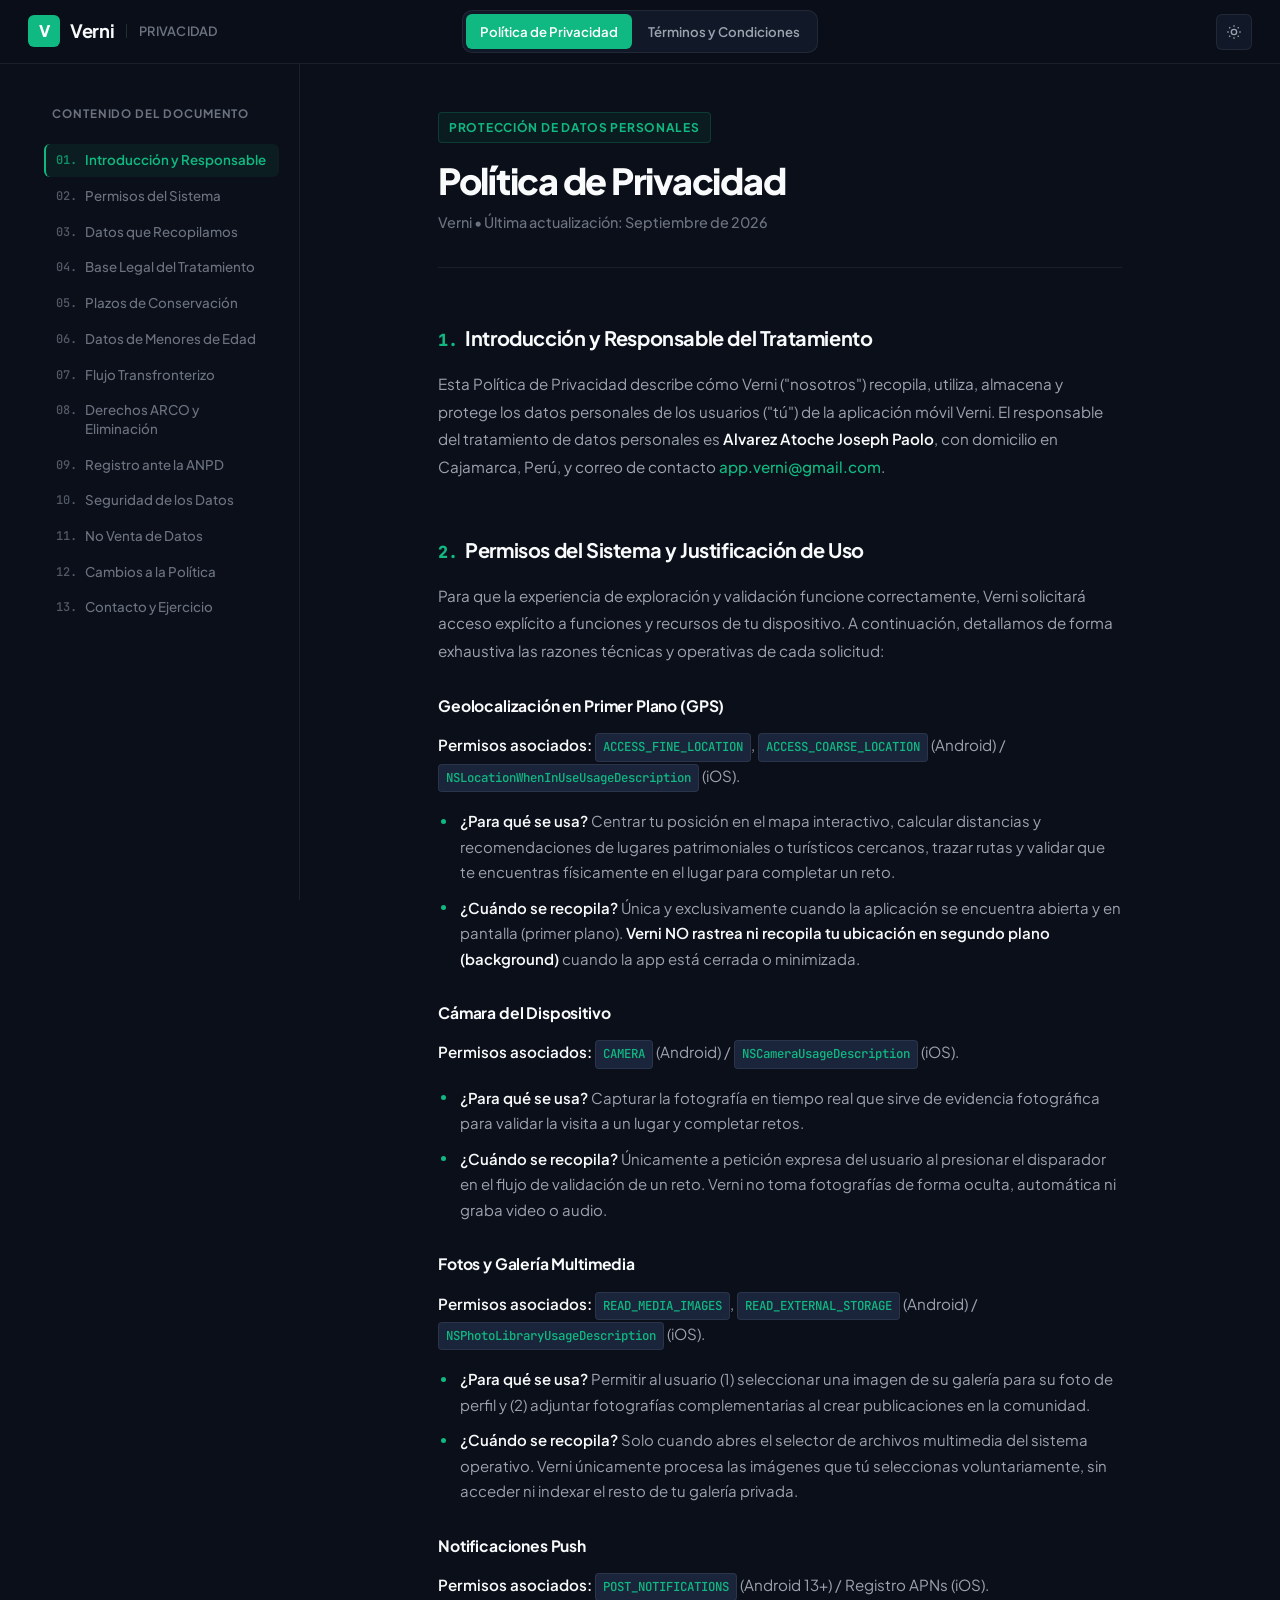
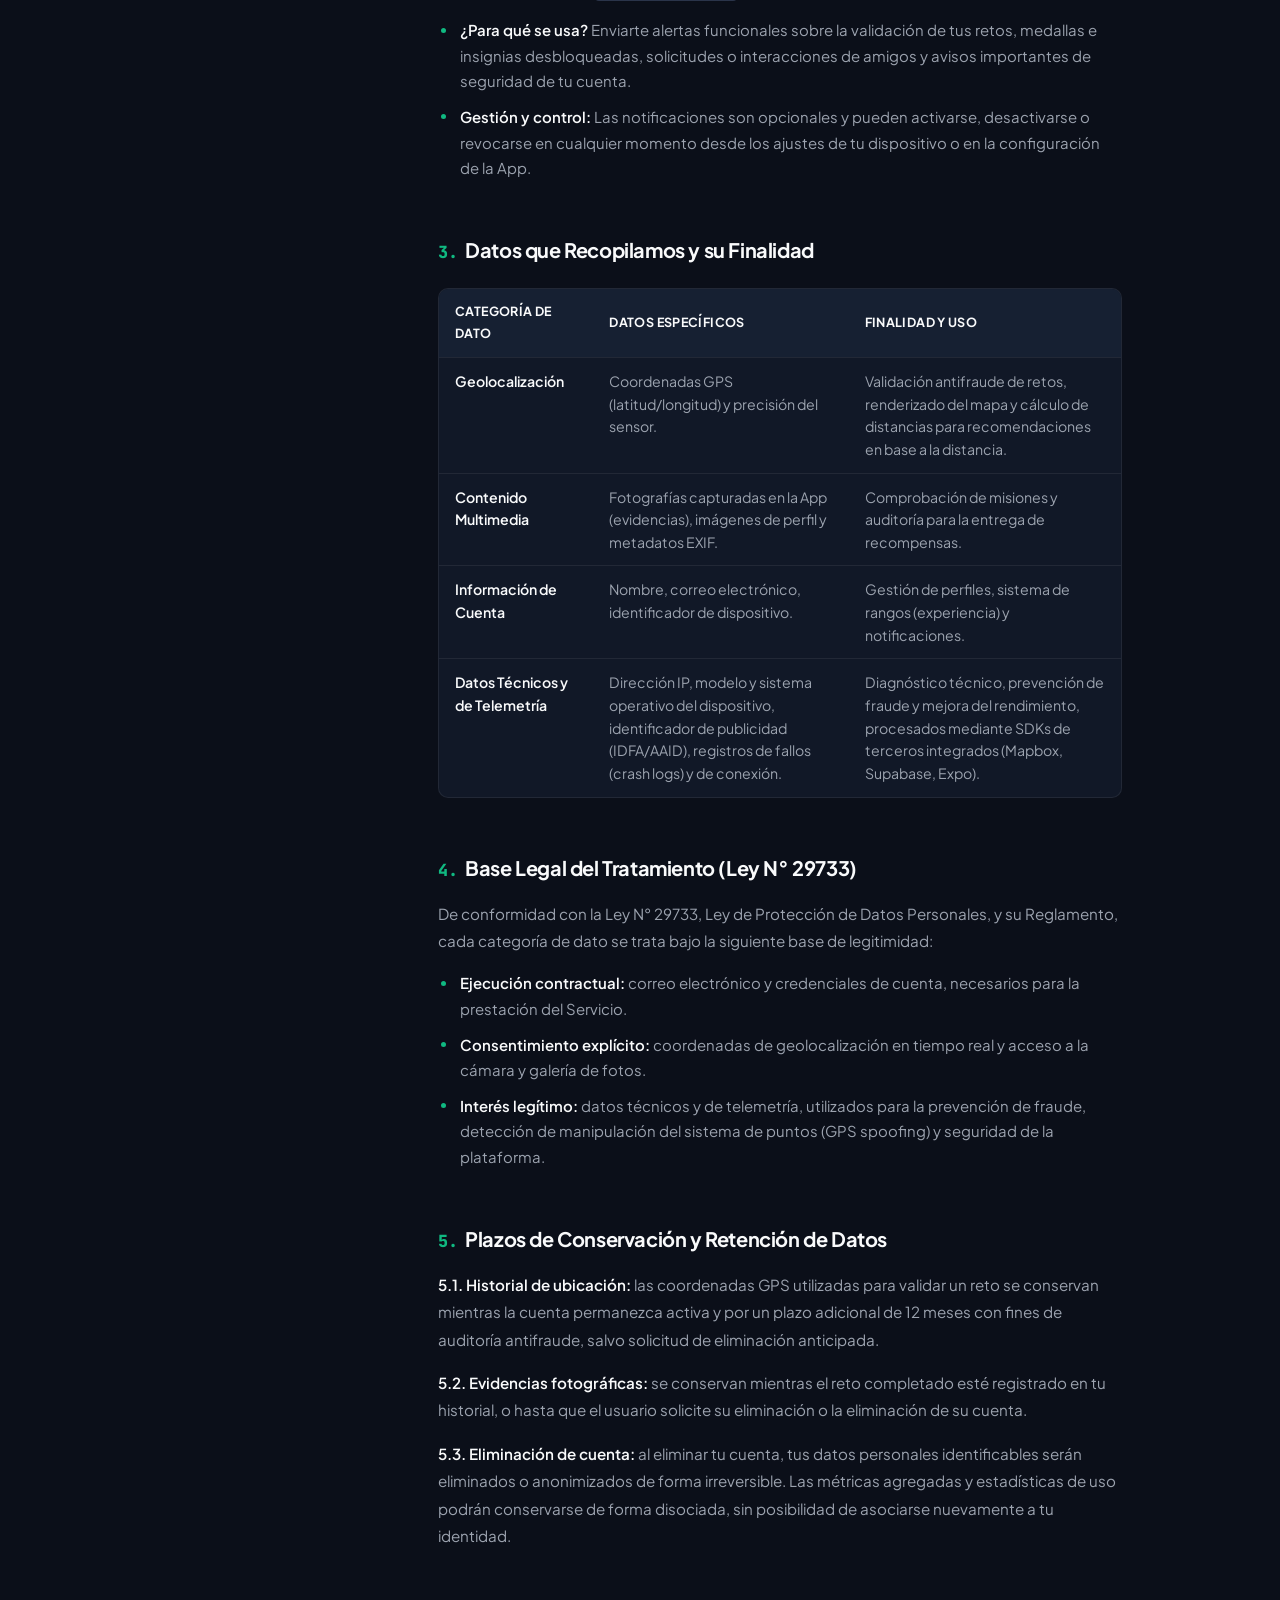
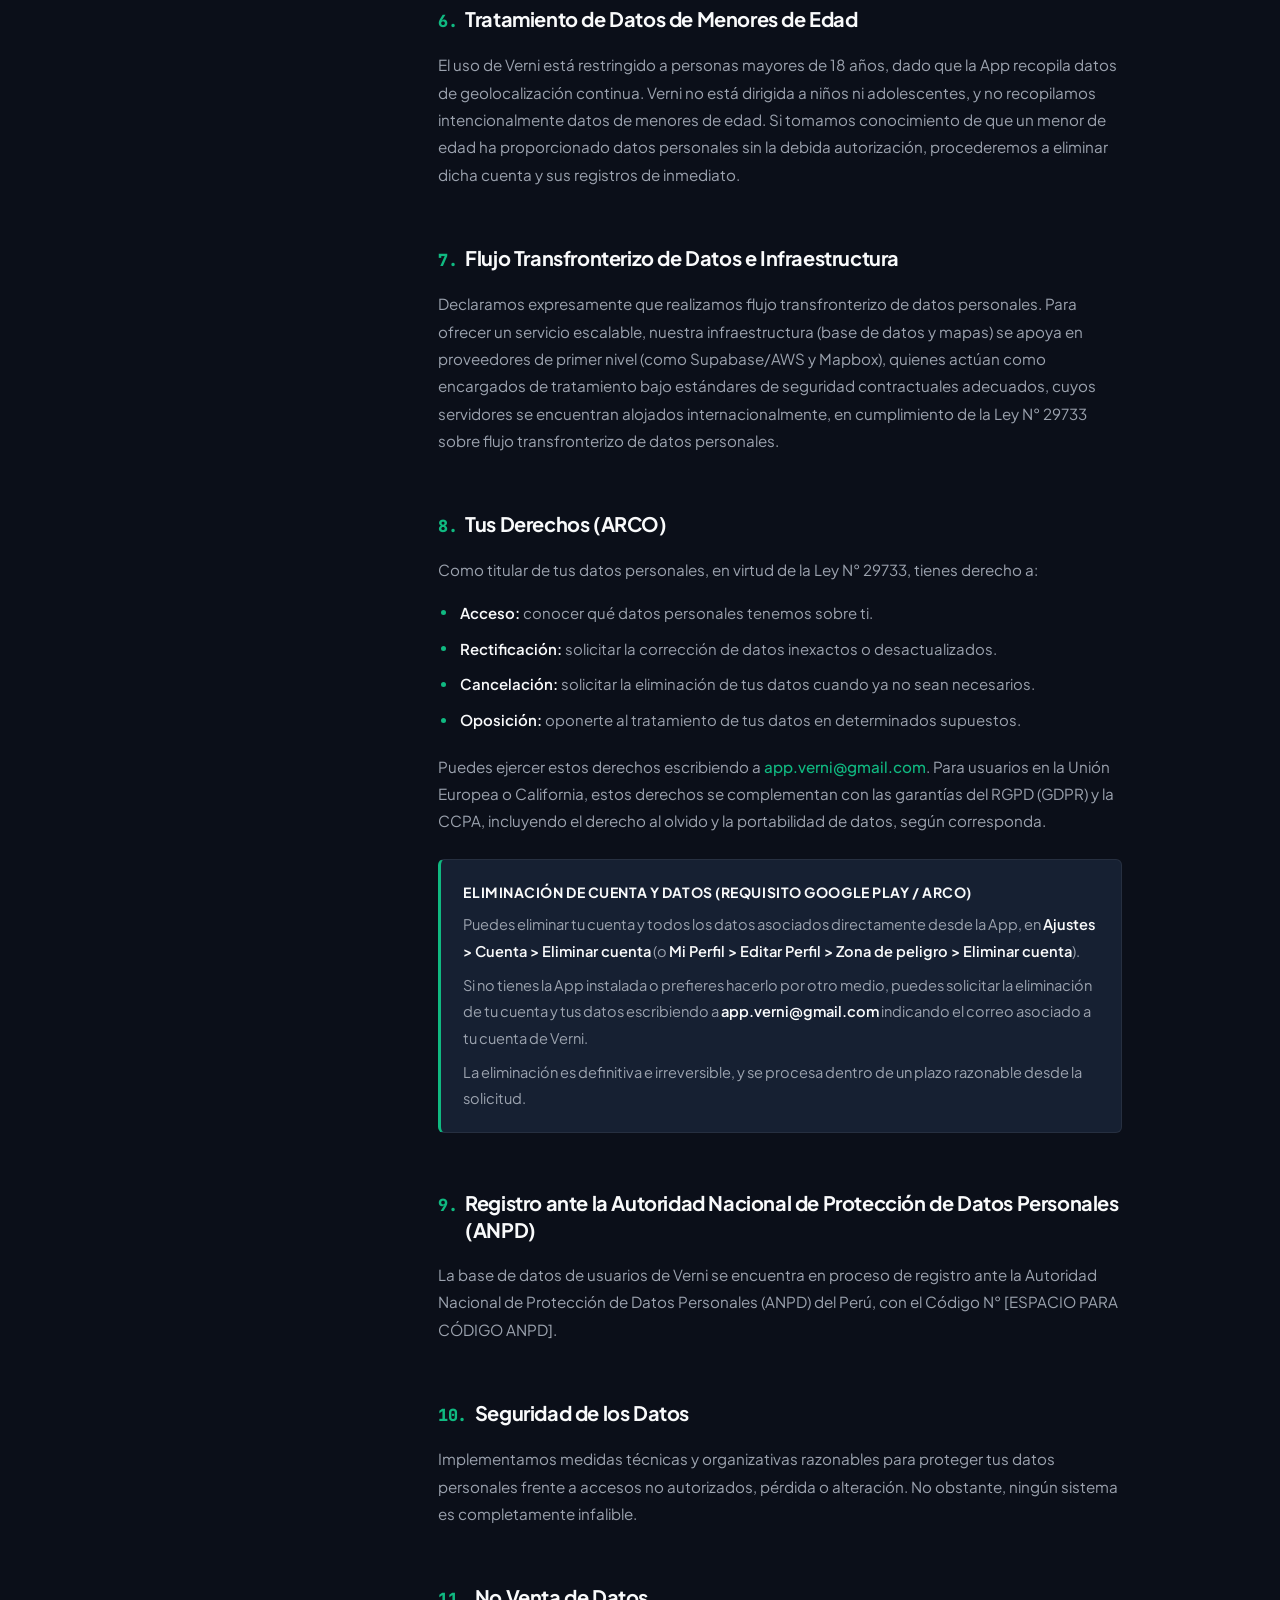
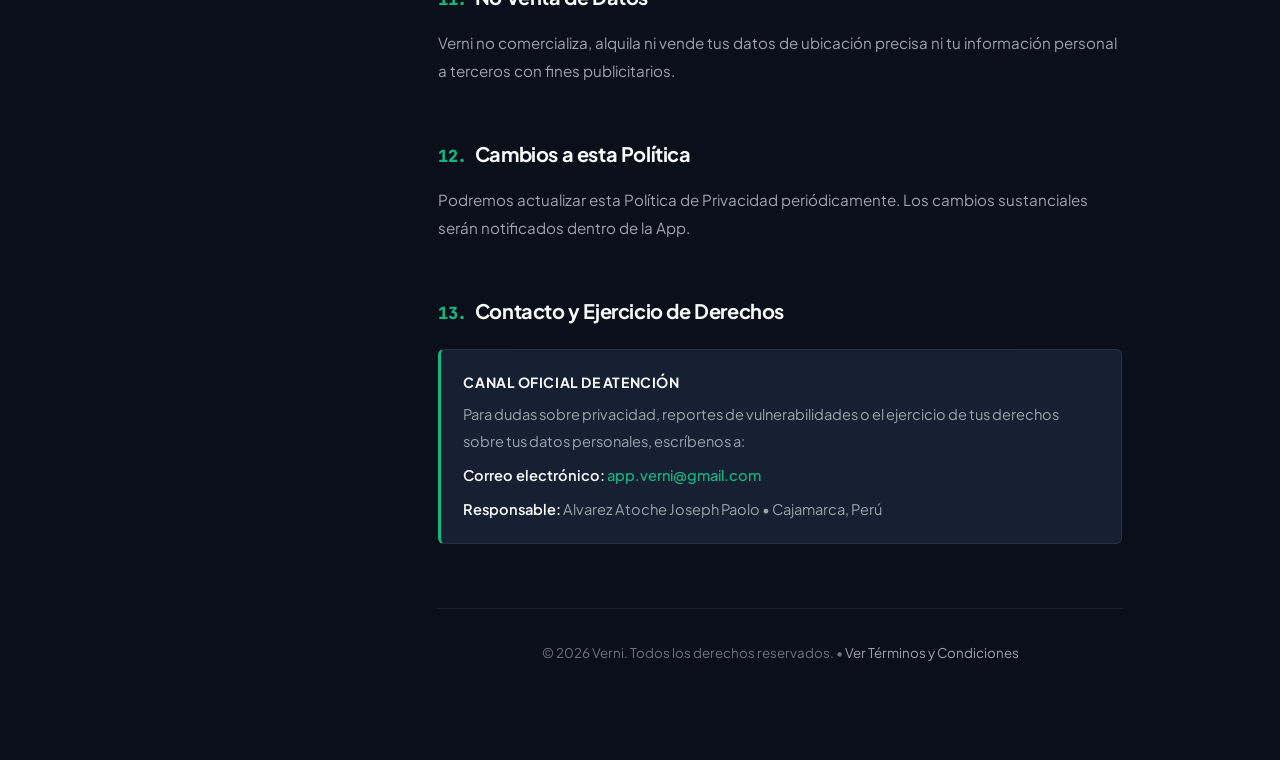
==== commit 2994ff85: "docs(privacy): especificacion exhaustiva de recursos del dispositivo y permisos del sistema" ====
--- a/privacy.html
+++ b/privacy.html
@@ -80,35 +80,35 @@
 
       <section id="sec-2" class="legal-section">
         <h2><span class="sec-index">2.</span> Permisos del Sistema y Justificación de Uso</h2>
-        <p>Para que el sistema de juego funcione correctamente, Verni solicitará acceso explícito a funciones de tu
-          dispositivo. A continuación, la justificación formal requerida por los sistemas operativos móviles:</p>
-
-        <h3>iOS</h3>
-        <ul>
-          <li><span class="perm-code">NSLocationWhenInUseUsageDescription</span>: "Verni necesita tu ubicación para
-            mostrarte retos, rutas y lugares cercanos en el mapa."</li>
-          <li><span class="perm-code">NSCameraUsageDescription</span>: "Verni necesita acceso a la cámara para tomar
-            fotos de tus evidencias y completar retos."</li>
-          <li><span class="perm-code">NSPhotoLibraryUsageDescription</span>: "Verni necesita acceso a tu galería para
-            subir evidencias y personalizar tu perfil."</li>
-        </ul>
-
-        <h3>Android</h3>
-        <ul>
-          <li><span class="perm-code">ACCESS_FINE_LOCATION</span> / <span
-              class="perm-code">ACCESS_COARSE_LOCATION</span>: geolocalización para la validación de retos.</li>
-          <li><span class="perm-code">CAMERA</span>: captura de evidencias fotográficas.</li>
-          <li><span class="perm-code">READ_MEDIA_IMAGES</span>: selección de imágenes para el perfil del usuario.</li>
-          <li><span class="perm-code">POST_NOTIFICATIONS</span> (Android 13 o superior): envío de notificaciones push.
-          </li>
-        </ul>
-
-        <h3>Notificaciones Push (iOS y Android)</h3>
-        <p>Solicitamos tu permiso para enviarte notificaciones push relacionadas con retos disponibles, actividad de tus
-          amigos y beneficios de comercios aliados. Puedes desactivar las notificaciones en cualquier momento desde los
-          ajustes de tu dispositivo o desde la configuración de la App. Las notificaciones de carácter promocional
-          (beneficios de comercios aliados) podrán gestionarse de forma independiente a las notificaciones funcionales
-          del sistema de retos.</p>
+        <p>Para que la experiencia de exploración y validación funcione correctamente, Verni solicitará acceso explícito a funciones y recursos de tu dispositivo. A continuación, detallamos de forma exhaustiva las razones técnicas y operativas de cada solicitud:</p>
+
+        <h3>Geolocalización en Primer Plano (GPS)</h3>
+        <p><strong>Permisos asociados:</strong> <span class="perm-code">ACCESS_FINE_LOCATION</span>, <span class="perm-code">ACCESS_COARSE_LOCATION</span> (Android) / <span class="perm-code">NSLocationWhenInUseUsageDescription</span> (iOS).</p>
+        <ul>
+          <li><strong>¿Para qué se usa?</strong> Centrar tu posición en el mapa interactivo, calcular distancias y recomendaciones de lugares patrimoniales o turísticos cercanos, trazar rutas y validar que te encuentras físicamente en el lugar para completar un reto.</li>
+          <li><strong>¿Cuándo se recopila?</strong> Única y exclusivamente cuando la aplicación se encuentra abierta y en pantalla (primer plano). <strong>Verni NO rastrea ni recopila tu ubicación en segundo plano (background)</strong> cuando la app está cerrada o minimizada.</li>
+        </ul>
+
+        <h3>Cámara del Dispositivo</h3>
+        <p><strong>Permisos asociados:</strong> <span class="perm-code">CAMERA</span> (Android) / <span class="perm-code">NSCameraUsageDescription</span> (iOS).</p>
+        <ul>
+          <li><strong>¿Para qué se usa?</strong> Capturar la fotografía en tiempo real que sirve de evidencia fotográfica para validar la visita a un lugar y completar retos.</li>
+          <li><strong>¿Cuándo se recopila?</strong> Únicamente a petición expresa del usuario al presionar el disparador en el flujo de validación de un reto. Verni no toma fotografías de forma oculta, automática ni graba video o audio.</li>
+        </ul>
+
+        <h3>Fotos y Galería Multimedia</h3>
+        <p><strong>Permisos asociados:</strong> <span class="perm-code">READ_MEDIA_IMAGES</span>, <span class="perm-code">READ_EXTERNAL_STORAGE</span> (Android) / <span class="perm-code">NSPhotoLibraryUsageDescription</span> (iOS).</p>
+        <ul>
+          <li><strong>¿Para qué se usa?</strong> Permitir al usuario (1) seleccionar una imagen de su galería para su foto de perfil y (2) adjuntar fotografías complementarias al crear publicaciones en la comunidad.</li>
+          <li><strong>¿Cuándo se recopila?</strong> Solo cuando abres el selector de archivos multimedia del sistema operativo. Verni únicamente procesa las imágenes que tú seleccionas voluntariamente, sin acceder ni indexar el resto de tu galería privada.</li>
+        </ul>
+
+        <h3>Notificaciones Push</h3>
+        <p><strong>Permisos asociados:</strong> <span class="perm-code">POST_NOTIFICATIONS</span> (Android 13+) / Registro APNs (iOS).</p>
+        <ul>
+          <li><strong>¿Para qué se usa?</strong> Enviarte alertas funcionales sobre la validación de tus retos, medallas e insignias desbloqueadas, solicitudes o interacciones de amigos y avisos importantes de seguridad de tu cuenta.</li>
+          <li><strong>Gestión y control:</strong> Las notificaciones son opcionales y pueden activarse, desactivarse o revocarse en cualquier momento desde los ajustes de tu dispositivo o en la configuración de la App.</li>
+        </ul>
       </section>
 
       <section id="sec-3" class="legal-section">
@@ -126,18 +126,18 @@
               <tr>
                 <td><strong>Geolocalización</strong></td>
                 <td>Coordenadas GPS (latitud/longitud) y precisión del sensor.</td>
-                <td>Validación antifraude de retos, renderizado del mapa y cálculo de distancias para otorgar puntos.
+                <td>Validación antifraude de retos, renderizado del mapa y cálculo de distancias para recomendaciones en base a la distancia.
                 </td>
               </tr>
               <tr>
                 <td><strong>Contenido Multimedia</strong></td>
                 <td>Fotografías capturadas en la App (evidencias), imágenes de perfil y metadatos EXIF.</td>
-                <td>Comprobación de misiones y auditoría para la entrega de recompensas premium (Sello Verni).</td>
+                <td>Comprobación de misiones y auditoría para la entrega de recompensas.</td>
               </tr>
               <tr>
                 <td><strong>Información de Cuenta</strong></td>
                 <td>Nombre, correo electrónico, identificador de dispositivo.</td>
-                <td>Gestión de perfiles, sistema de rangos (experiencia) y notificaciones de beneficios.</td>
+                <td>Gestión de perfiles, sistema de rangos (experiencia) y notificaciones.</td>
               </tr>
               <tr>
                 <td><strong>Datos Técnicos y de Telemetría</strong></td>
@@ -170,8 +170,8 @@
         <p><strong>5.1. Historial de ubicación:</strong> las coordenadas GPS utilizadas para validar un reto se
           conservan mientras la cuenta permanezca activa y por un plazo adicional de 12 meses con fines de auditoría
           antifraude, salvo solicitud de eliminación anticipada.</p>
-        <p><strong>5.2. Evidencias fotográficas:</strong> se conservan mientras el reto o beneficio asociado esté
-          vigente, o hasta que el usuario solicite su eliminación.</p>
+        <p><strong>5.2. Evidencias fotográficas:</strong> se conservan mientras el reto completado esté
+          registrado en tu historial, o hasta que el usuario solicite su eliminación o la eliminación de su cuenta.</p>
         <p><strong>5.3. Eliminación de cuenta:</strong> al eliminar tu cuenta, tus datos personales identificables serán
           eliminados o anonimizados de forma irreversible. Las métricas agregadas y estadísticas de uso podrán
           conservarse de forma disociada, sin posibilidad de asociarse nuevamente a tu identidad.</p>
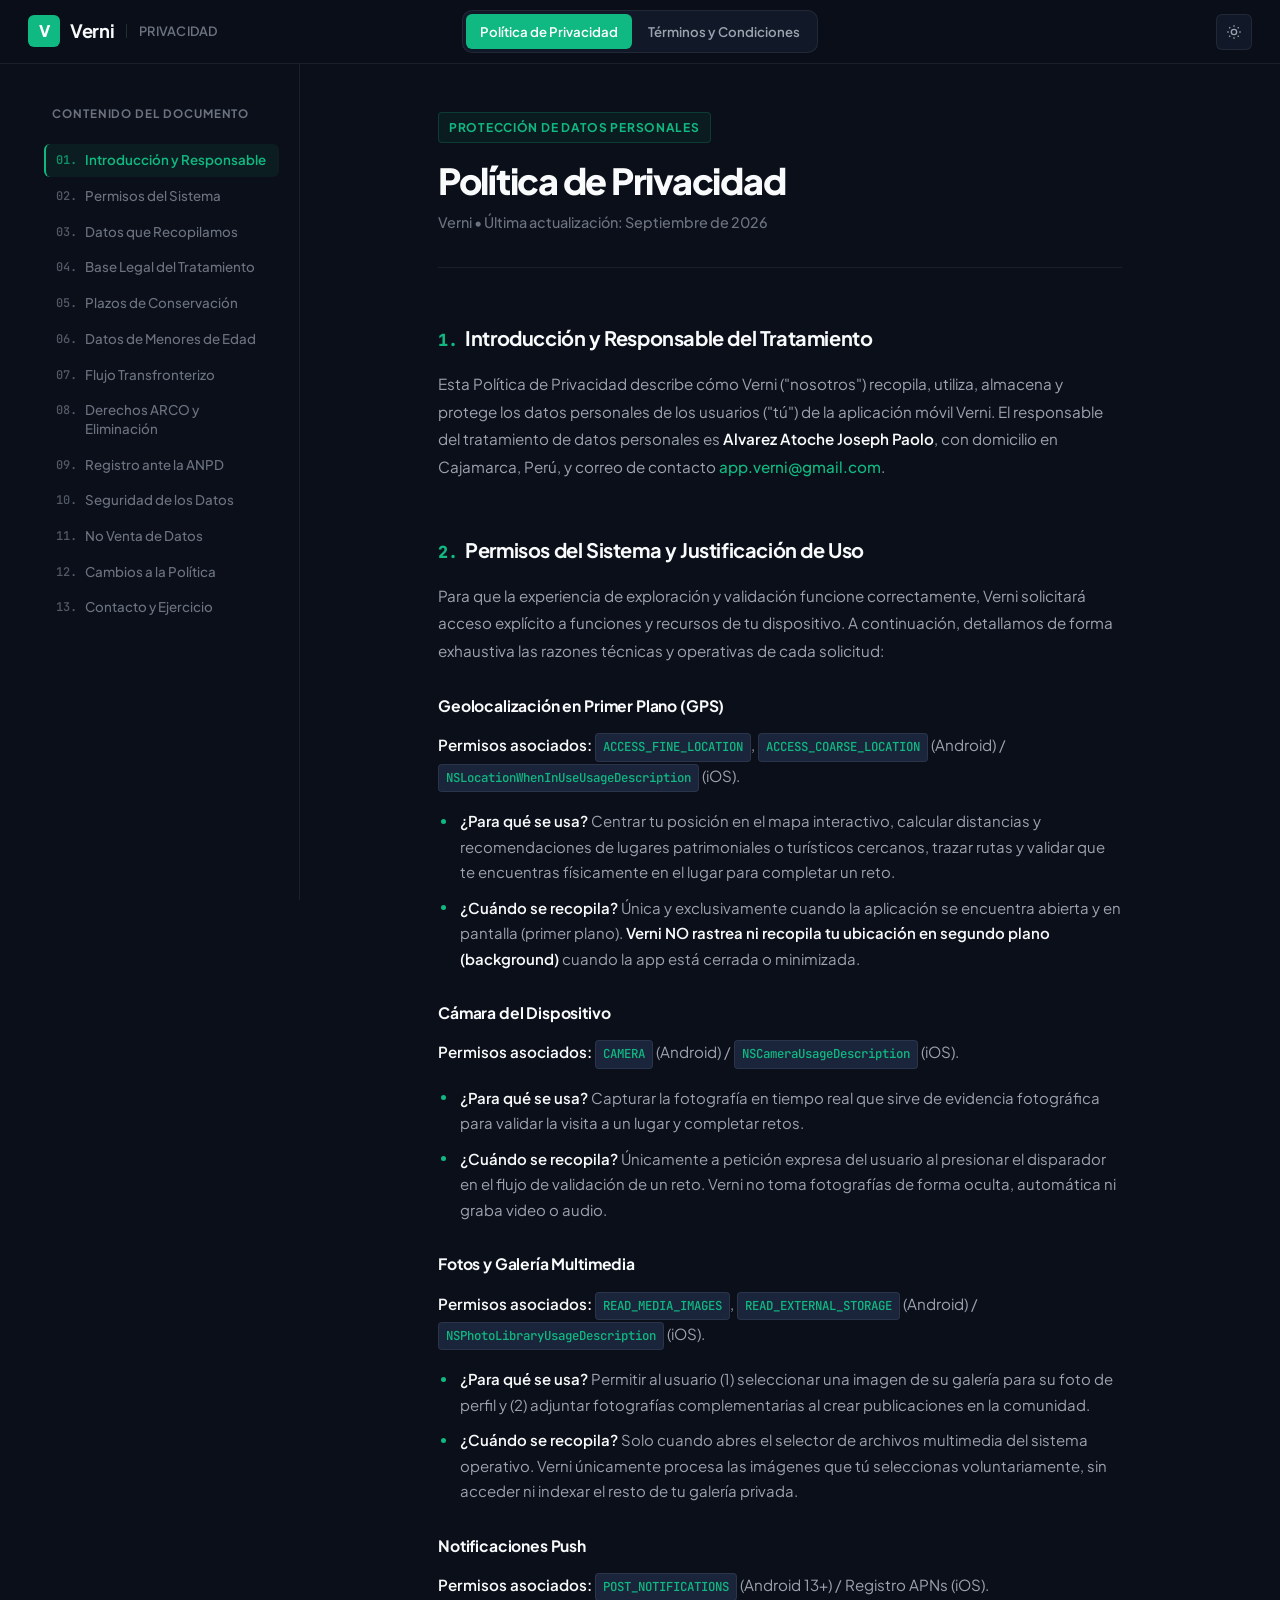
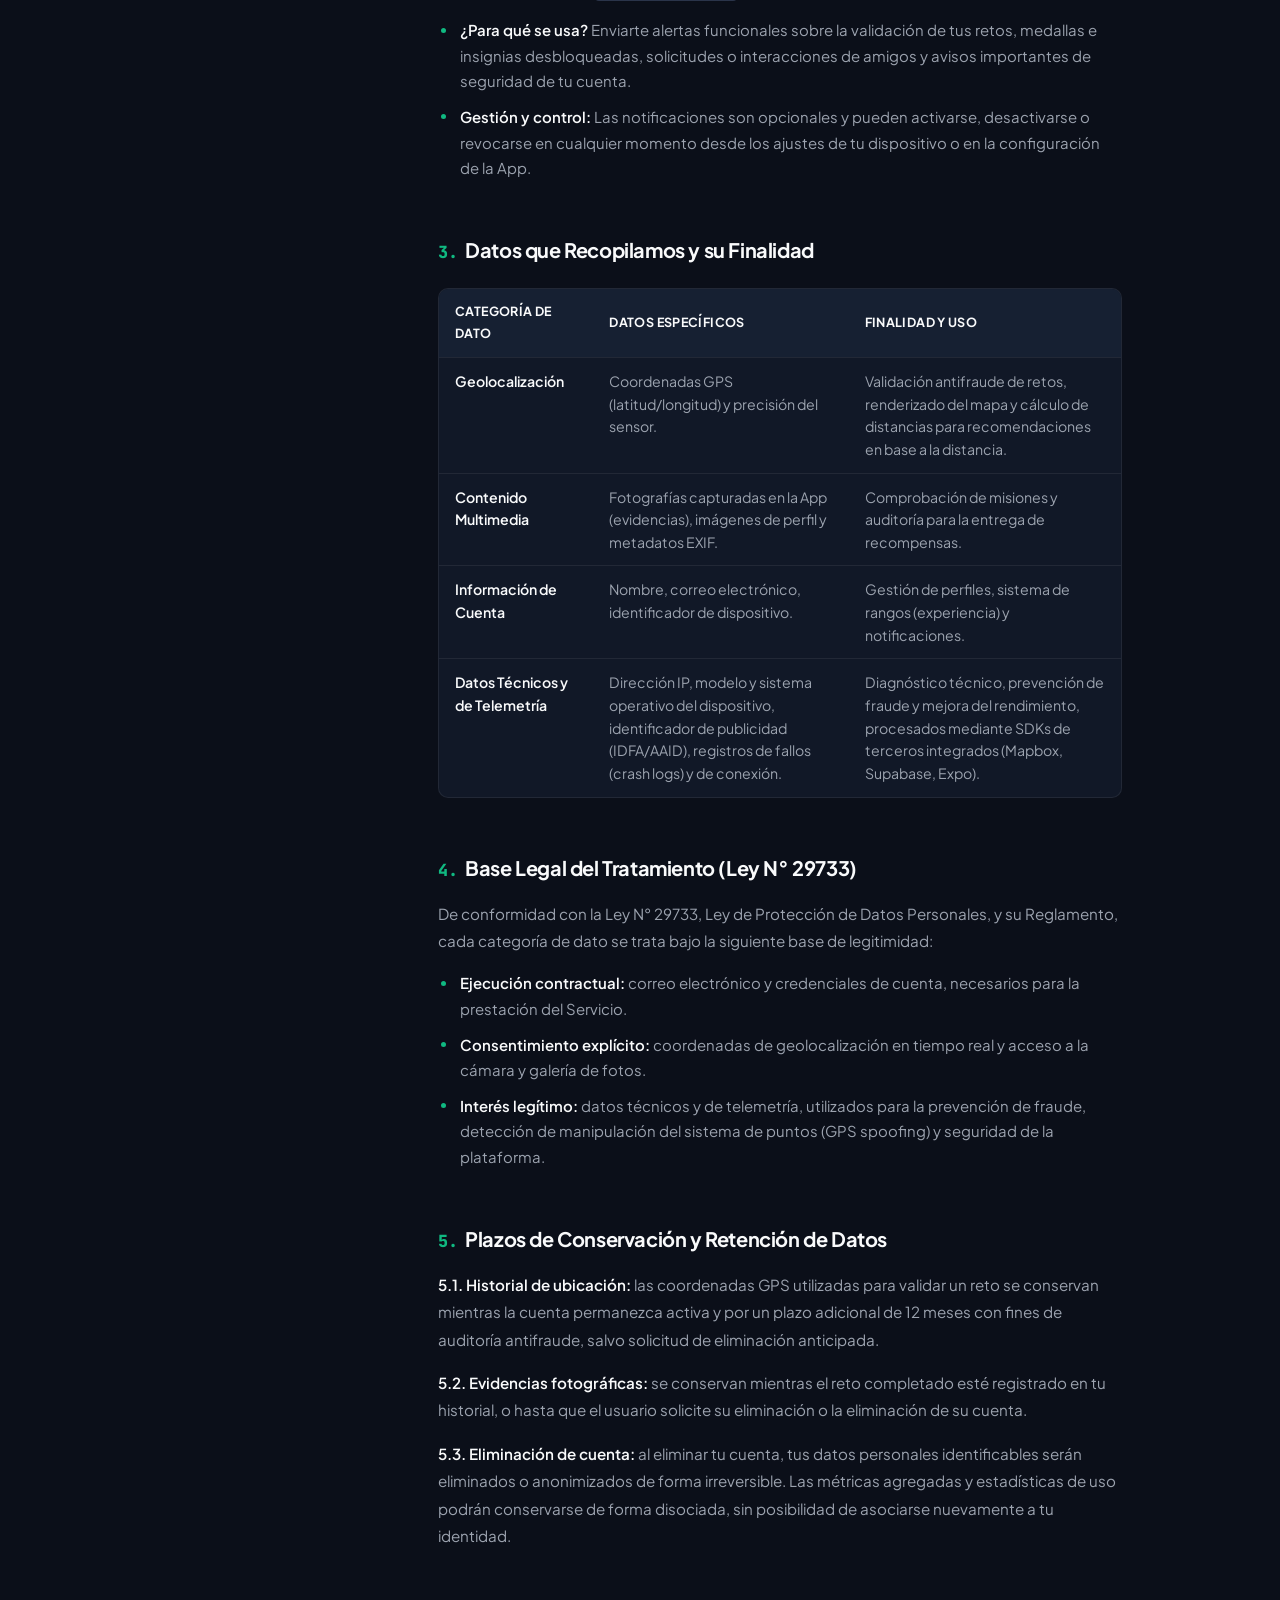
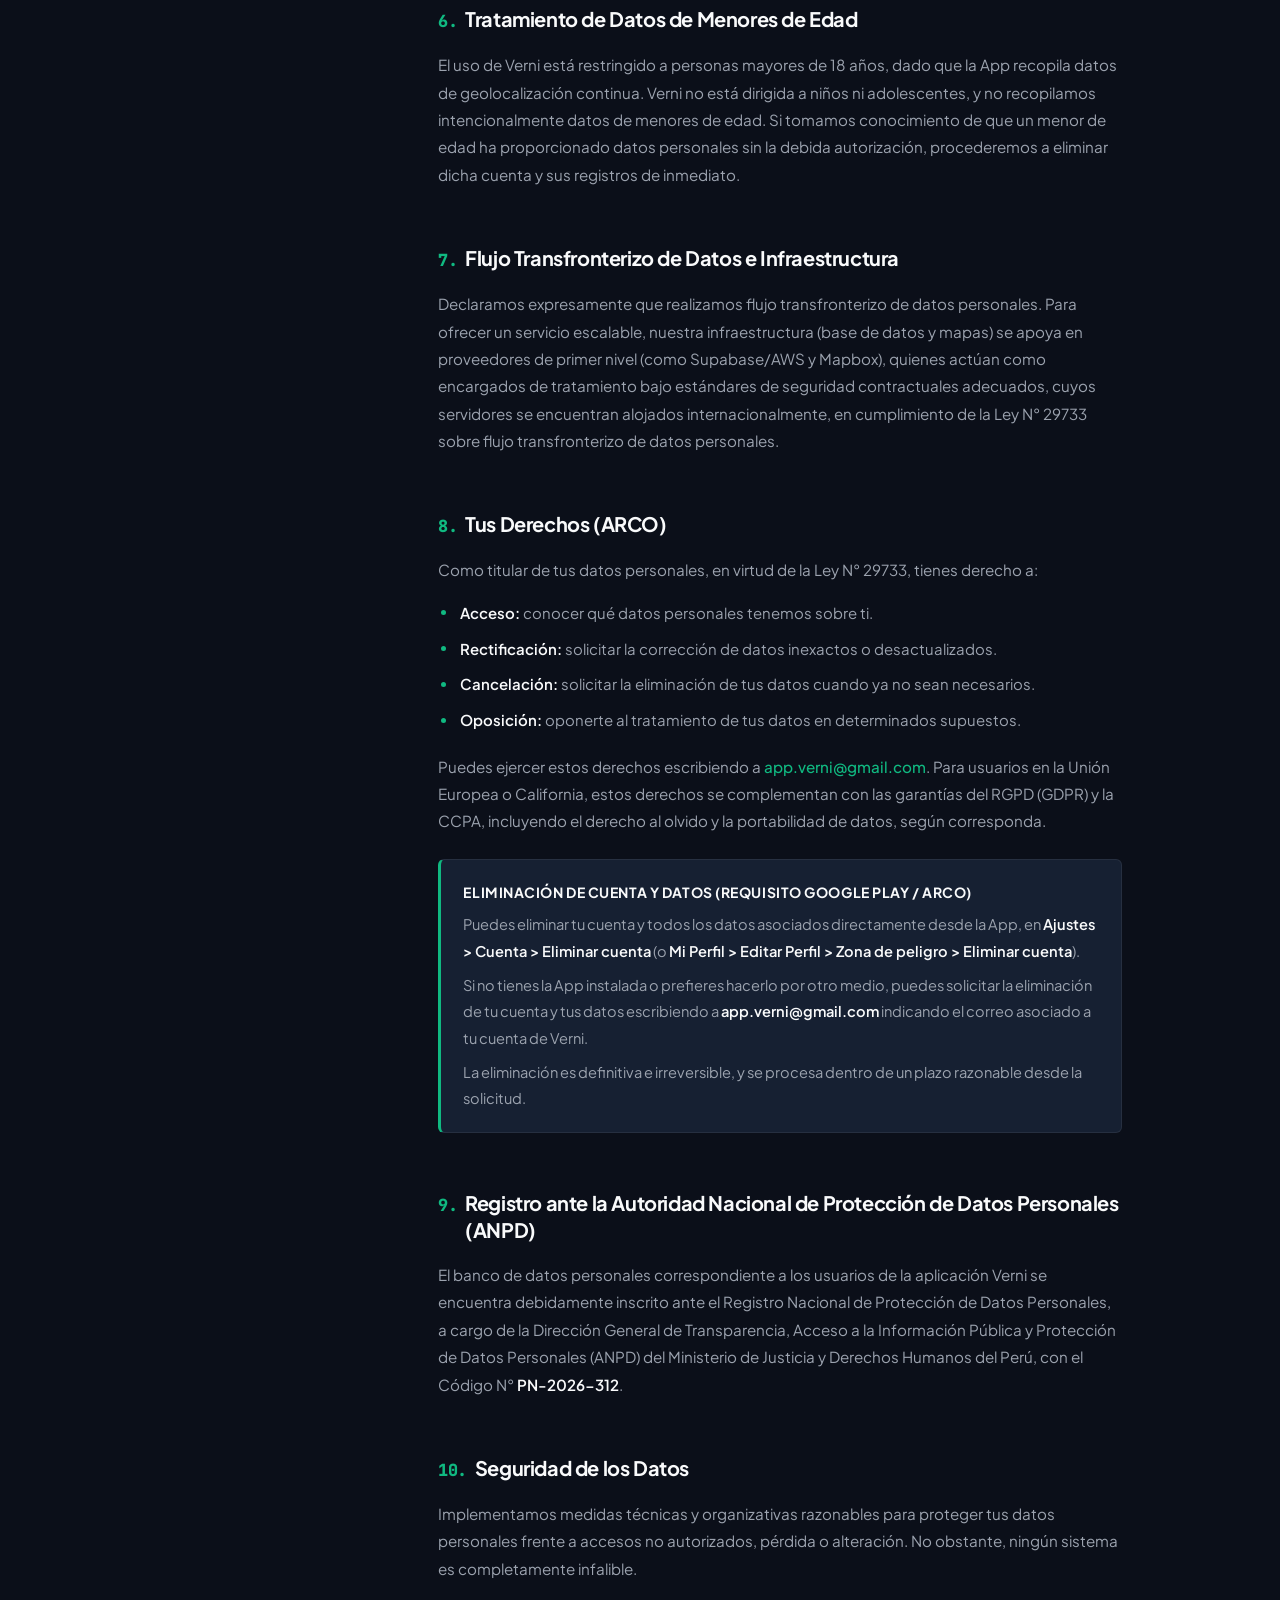
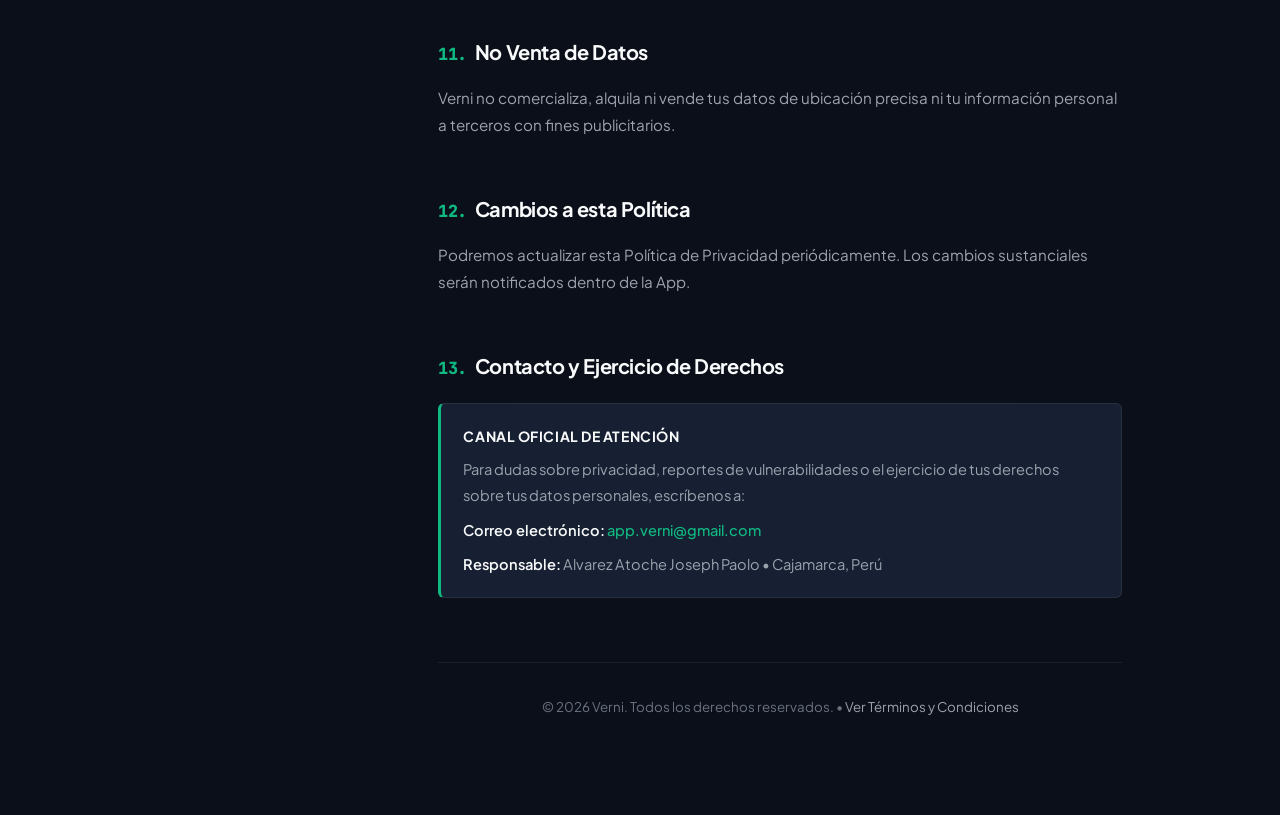
==== commit 85c00c0d: "docs(privacy): registrar codigo oficial ANPD PN-2026-312" ====
--- a/privacy.html
+++ b/privacy.html
@@ -225,8 +225,7 @@
       <section id="sec-9" class="legal-section">
         <h2><span class="sec-index">9.</span> Registro ante la Autoridad Nacional de Protección de Datos Personales
           (ANPD)</h2>
-        <p>La base de datos de usuarios de Verni se encuentra en proceso de registro ante la Autoridad Nacional de
-          Protección de Datos Personales (ANPD) del Perú, con el Código N° [ESPACIO PARA CÓDIGO ANPD].</p>
+        <p>El banco de datos personales correspondiente a los usuarios de la aplicación Verni se encuentra debidamente inscrito ante el Registro Nacional de Protección de Datos Personales, a cargo de la Dirección General de Transparencia, Acceso a la Información Pública y Protección de Datos Personales (ANPD) del Ministerio de Justicia y Derechos Humanos del Perú, con el Código N° <strong>PN-2026-312</strong>.</p>
       </section>
 
       <section id="sec-10" class="legal-section">
